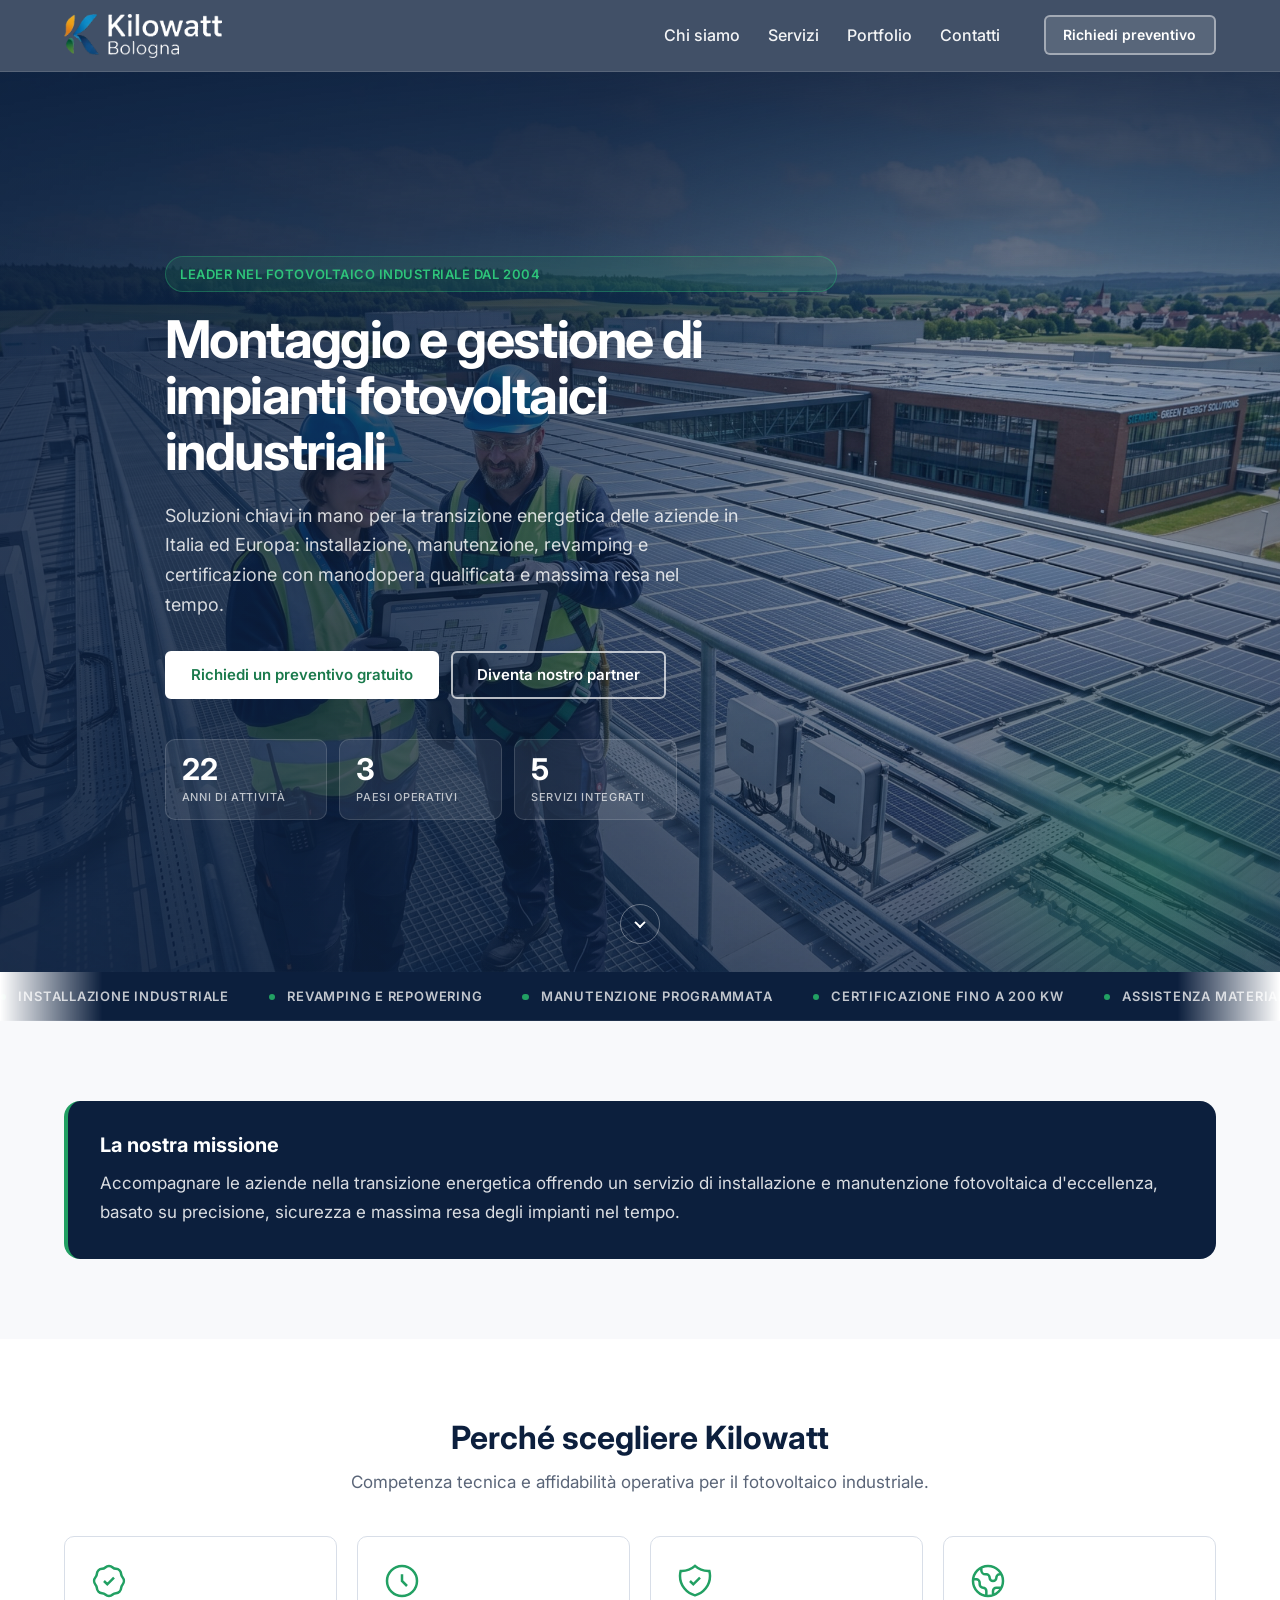
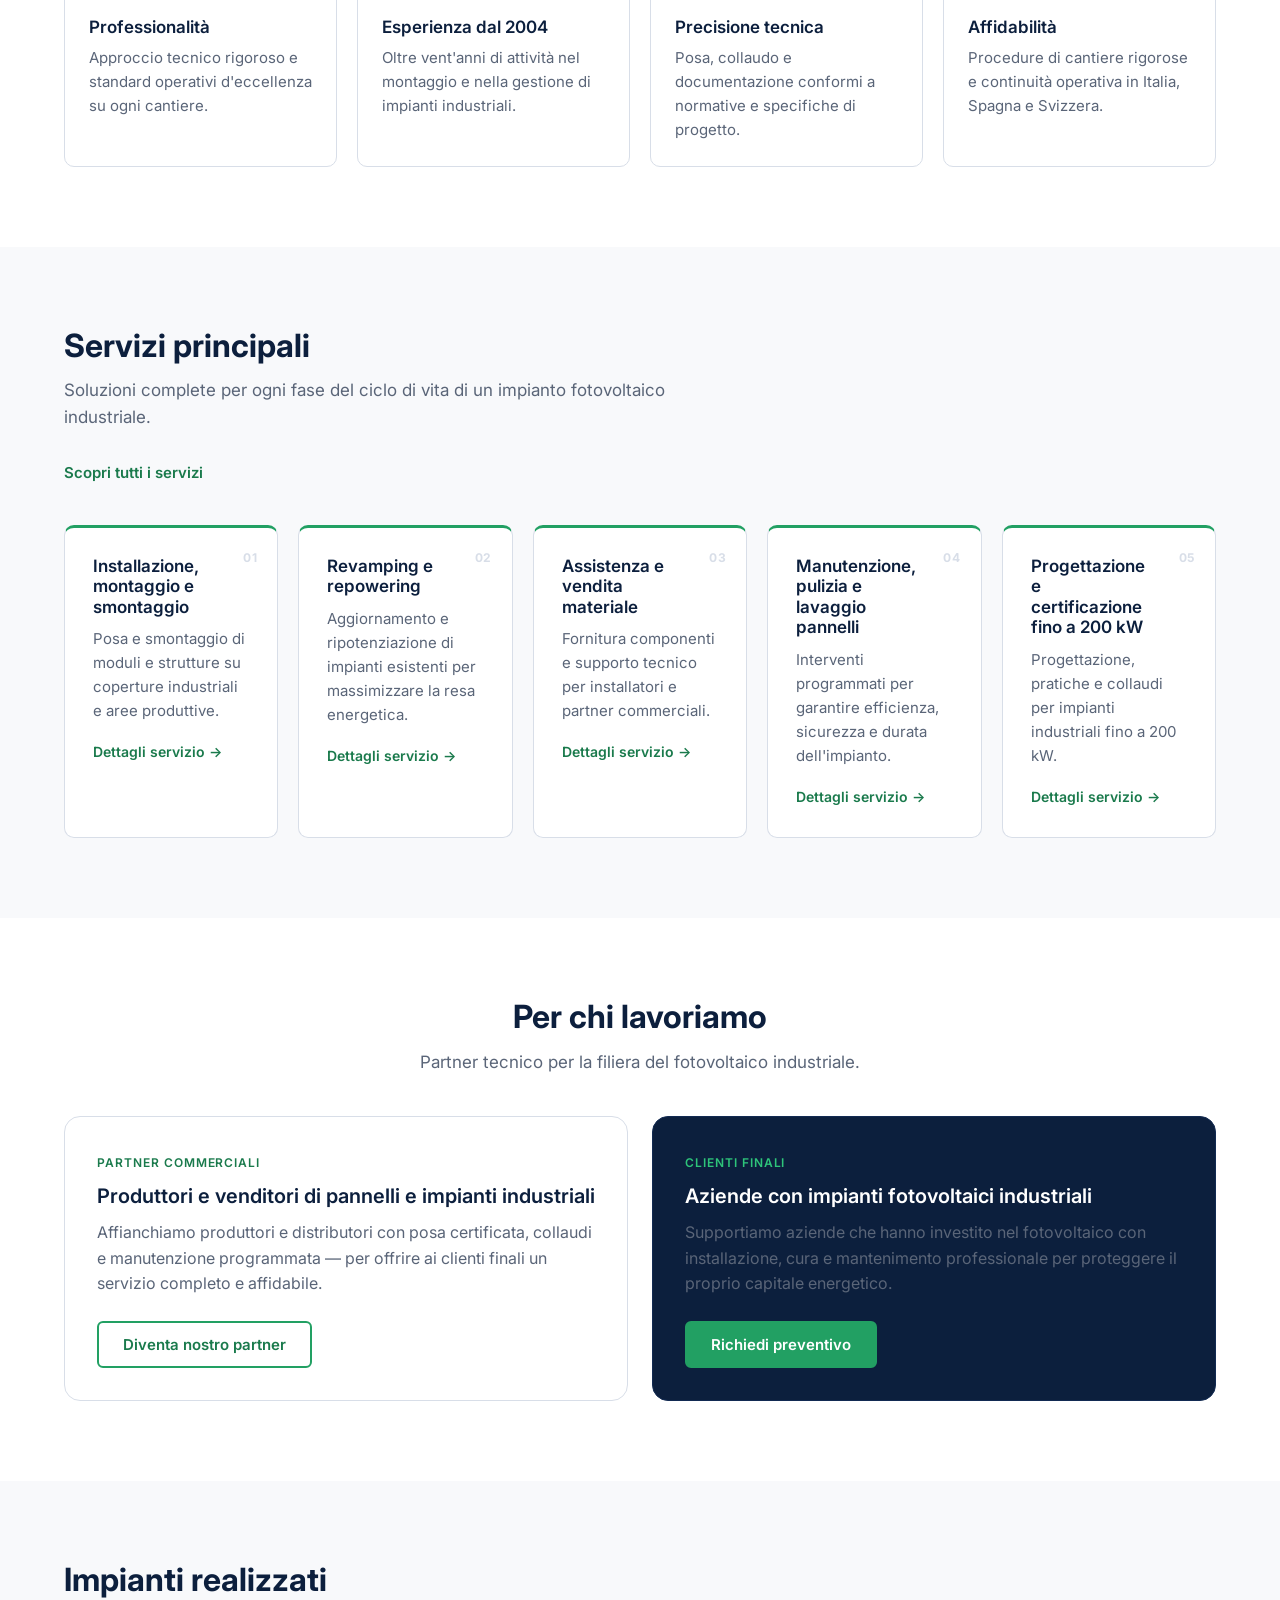
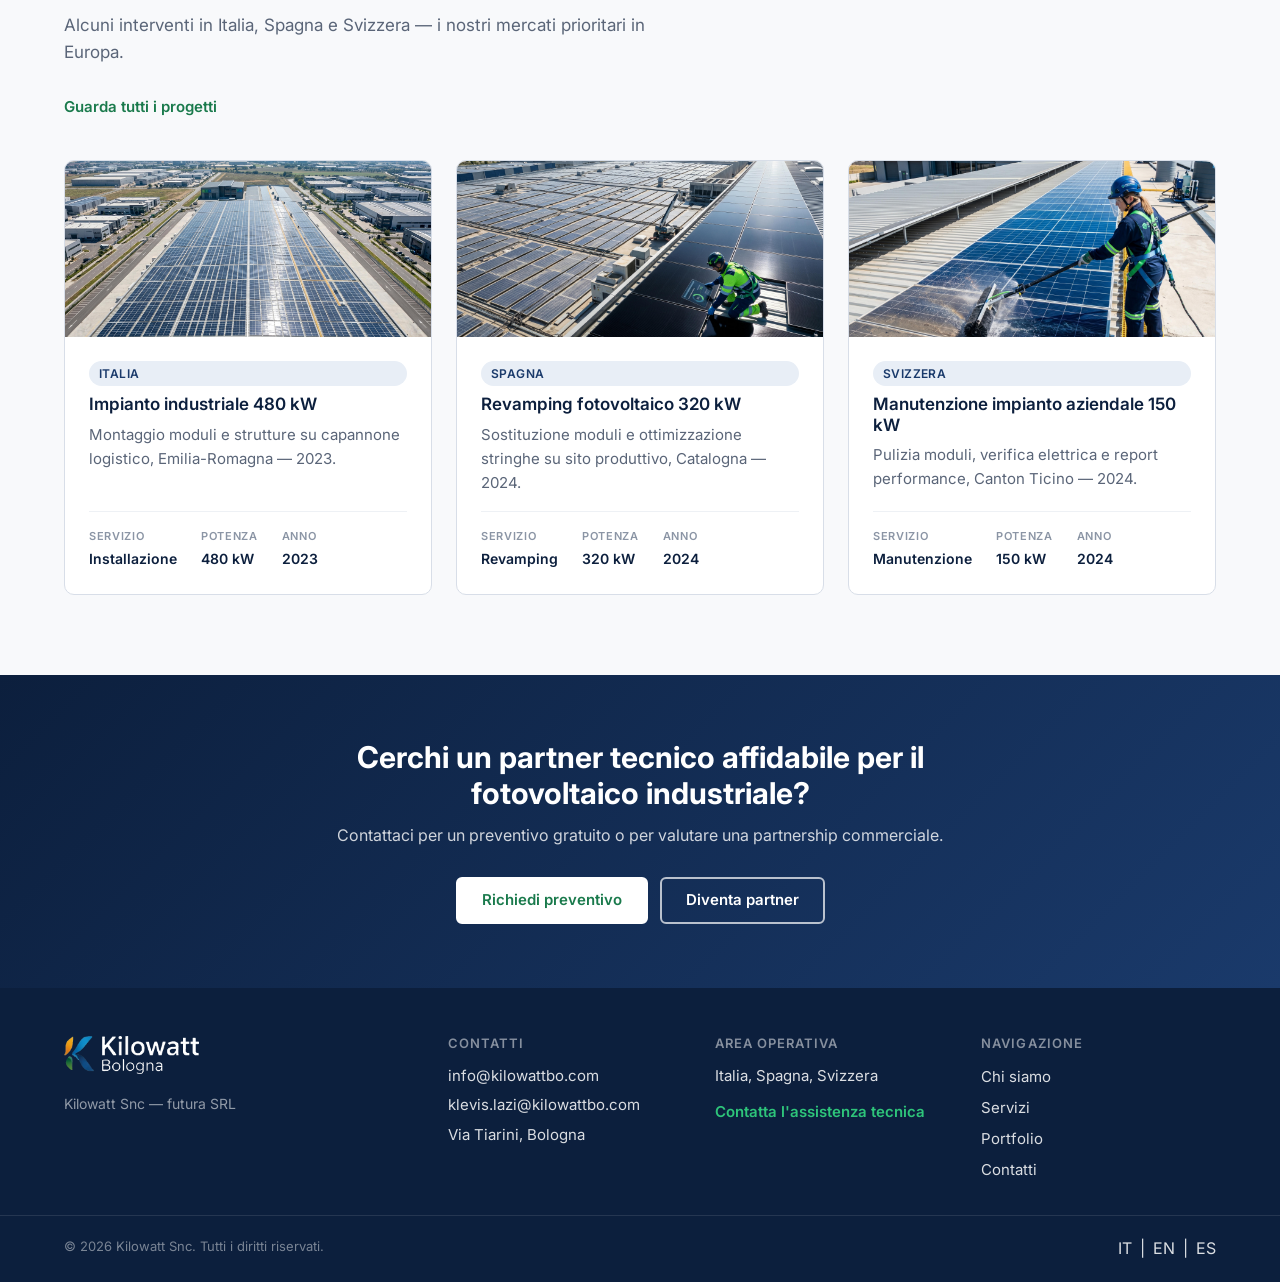
==== html/index.html @ 9dcb9592 "Initial commit" ====
<!DOCTYPE html>
<html lang="it">
<head>
  <meta charset="UTF-8">
  <meta name="viewport" content="width=device-width, initial-scale=1.0">
  <meta name="description" content="Kilowatt Snc: montaggio, manutenzione, revamping e certificazione di impianti fotovoltaici industriali in Italia ed Europa dal 2004.">
  <meta name="keywords" content="montaggio impianti fotovoltaici industriali, revamping impianti fotovoltaici, manutenzione fotovoltaico aziende, certificazione impianti fotovoltaici, installazione pannelli solari Europa">
  <meta name="robots" content="index, follow">
  <link rel="canonical" href="https://www.kilowattbo.com/">
  <link rel="alternate" hreflang="it" href="https://www.kilowattbo.com/">
  <!-- i18n: future hreflang en, es -->

  <meta property="og:type" content="website">
  <meta property="og:title" content="Kilowatt — Fotovoltaico Industriale | Montaggio e Manutenzione">
  <meta property="og:description" content="Partner tecnico per impianti fotovoltaici industriali. Installazione, revamping, certificazione e manutenzione in Italia, Spagna e Svizzera.">
  <meta property="og:url" content="https://www.kilowattbo.com/">
  <meta property="og:locale" content="it_IT">

  <title>Kilowatt — Montaggio impianti fotovoltaici industriali | Italia ed Europa</title>

  <link rel="preconnect" href="https://fonts.googleapis.com">
  <link rel="preconnect" href="https://fonts.gstatic.com" crossorigin>
  <link href="https://fonts.googleapis.com/css2?family=Inter:wght@400;500;600;700&amp;display=swap" rel="stylesheet">
  <link rel="stylesheet" href="assets/css/style.css">
</head>
<body class="page-home">
  <a class="skip-link" href="#contenuto-principale">Vai al contenuto principale</a>

  <header class="site-header" id="site-header">
    <div class="container site-header__inner">
      <a href="index.html" class="site-logo" aria-label="Kilowatt — Torna alla homepage">
        <picture class="site-logo__picture site-logo__picture--dark">
          <source srcset="assets/img/logo/kilowatt-logo-dark-text.webp" type="image/webp">
          <img class="site-logo__img" src="assets/img/logo/kilowatt-logo-dark-text.png" alt="Kilowatt Bologna" width="840" height="234">
        </picture>
        <picture class="site-logo__picture site-logo__picture--light">
          <source srcset="assets/img/logo/kilowatt-logo-light-text.webp" type="image/webp">
          <img class="site-logo__img" src="assets/img/logo/kilowatt-logo-light-text.png" alt="" width="840" height="234">
        </picture>
      </a>

      <button
        class="nav-toggle"
        type="button"
        aria-expanded="false"
        aria-controls="main-nav"
        aria-label="Apri menu di navigazione"
      >
        <span class="nav-toggle__bar" aria-hidden="true"></span>
        <span class="nav-toggle__bar" aria-hidden="true"></span>
        <span class="nav-toggle__bar" aria-hidden="true"></span>
      </button>

      <nav class="main-nav" id="main-nav" aria-label="Menu principale">
        <ul class="main-nav__list">
          <!-- i18n: nav.chi-siamo -->
          <li><a href="chi-siamo.html" data-i18n="nav.chi-siamo">Chi siamo</a></li>
          <!-- i18n: nav.servizi -->
          <li><a href="servizi.html" data-i18n="nav.servizi">Servizi</a></li>
          <!-- i18n: nav.portfolio -->
          <li><a href="portfolio.html" data-i18n="nav.portfolio">Portfolio</a></li>
          <!-- i18n: nav.contatti -->
          <li><a href="contatti.html" data-i18n="nav.contatti">Contatti</a></li>
        </ul>
        <a href="contatti.html#preventivo" class="btn btn--primary btn--sm main-nav__cta">Richiedi preventivo</a>
      </nav>
    </div>
  </header>

  <main id="contenuto-principale">
    <section class="hero hero--cinematic" aria-labelledby="hero-title">
      <div class="hero__media" aria-hidden="true">
        <video
          class="hero__video"
          id="hero-video"
          autoplay
          muted
          loop
          playsinline
          disablepictureinpicture
          preload="auto"
          poster="assets/img/hero/hero-fotovoltaico-industriale.jpg"
        >
          <source src="assets/video/home_video.mp4" type="video/mp4">
        </video>
        <img
          class="hero__bg hero__bg--fallback"
          src="assets/img/hero/hero-fotovoltaico-industriale.jpg"
          alt=""
          width="1920"
          height="1080"
          fetchpriority="high"
        >
        <div class="hero__scrim"></div>
        <div class="hero__glow"></div>
      </div>

      <div class="container hero__inner">
        <div class="hero__content">
          <p class="hero__eyebrow hero__reveal">Leader nel fotovoltaico industriale dal 2004</p>
          <h1 id="hero-title" class="hero__reveal hero__reveal--delay-1">
            Montaggio e gestione di impianti fotovoltaici industriali
          </h1>
          <p class="hero__subtitle hero__reveal hero__reveal--delay-2">
            Soluzioni chiavi in mano per la transizione energetica delle aziende in Italia ed Europa:
            installazione, manutenzione, revamping e certificazione con manodopera qualificata e massima resa nel tempo.
          </p>
          <div class="hero__actions hero__reveal hero__reveal--delay-3">
            <a href="contatti.html#preventivo" class="btn btn--primary btn--light">Richiedi un preventivo gratuito</a>
            <a href="contatti.html#partner" class="btn btn--secondary btn--light">Diventa nostro partner</a>
          </div>

          <ul class="hero__metrics hero__reveal hero__reveal--delay-4" aria-label="Numeri chiave">
            <li class="hero__metric">
              <span class="hero__metric-value">22</span>
              <span class="hero__metric-label">Anni di attività</span>
            </li>
            <li class="hero__metric">
              <span class="hero__metric-value">3</span>
              <span class="hero__metric-label">Paesi operativi</span>
            </li>
            <li class="hero__metric">
              <span class="hero__metric-value">5</span>
              <span class="hero__metric-label">Servizi integrati</span>
            </li>
          </ul>
        </div>
      </div>

      <a href="#mission-title" class="hero__scroll-hint" aria-label="Scorri verso il contenuto">
        <span class="hero__scroll-hint-icon" aria-hidden="true"></span>
      </a>
    </section>

    <div class="hero-ticker" aria-hidden="true">
      <div class="hero-ticker__track">
        <span>Installazione industriale</span>
        <span>Revamping e repowering</span>
        <span>Manutenzione programmata</span>
        <span>Certificazione fino a 200 kW</span>
        <span>Assistenza materiale B2B</span>
        <span>Italia · Spagna · Svizzera</span>
        <span>Installazione industriale</span>
        <span>Revamping e repowering</span>
        <span>Manutenzione programmata</span>
        <span>Certificazione fino a 200 kW</span>
        <span>Assistenza materiale B2B</span>
        <span>Italia · Spagna · Svizzera</span>
      </div>
    </div>

    <section class="section section--alt section--reveal" aria-labelledby="mission-title">
      <div class="container">
        <div class="mission-block">
          <h2 id="mission-title">La nostra missione</h2>
          <p>
            Accompagnare le aziende nella transizione energetica offrendo un servizio di installazione
            e manutenzione fotovoltaica d'eccellenza, basato su precisione, sicurezza e massima resa
            degli impianti nel tempo.
          </p>
        </div>
      </div>
    </section>

    <section class="section strengths" aria-labelledby="strengths-title">
      <div class="container">
        <header class="section__header section__header--center">
          <h2 id="strengths-title">Perché scegliere Kilowatt</h2>
          <p>Competenza tecnica e affidabilità operativa per il fotovoltaico industriale.</p>
        </header>
        <ul class="strengths__grid">
          <li class="strength-card">
            <div class="strength-card__icon" aria-hidden="true">
              <svg viewBox="0 0 24 24" fill="none" stroke="currentColor" stroke-width="1.5"><path d="M9 12l2 2 4-4M7.835 4.697a3.42 3.42 0 001.946-.806 3.42 3.42 0 014.438 0 3.42 3.42 0 001.946.806 3.42 3.42 0 013.138 3.138 3.42 3.42 0 00.806 1.946 3.42 3.42 0 010 4.438 3.42 3.42 0 00-.806 1.946 3.42 3.42 0 01-3.138 3.138 3.42 3.42 0 00-1.946.806 3.42 3.42 0 01-4.438 0 3.42 3.42 0 00-1.946-.806 3.42 3.42 0 01-3.138-3.138 3.42 3.42 0 00-.806-1.946 3.42 3.42 0 010-4.438 3.42 3.42 0 00.806-1.946 3.42 3.42 0 013.138-3.138z"/></svg>
            </div>
            <h3>Professionalità</h3>
            <p>Approccio tecnico rigoroso e standard operativi d'eccellenza su ogni cantiere.</p>
          </li>
          <li class="strength-card">
            <div class="strength-card__icon" aria-hidden="true">
              <svg viewBox="0 0 24 24" fill="none" stroke="currentColor" stroke-width="1.5"><path d="M12 8v4l3 3m6-3a9 9 0 11-18 0 9 9 0 0118 0z"/></svg>
            </div>
            <h3>Esperienza dal 2004</h3>
            <p>Oltre vent'anni di attività nel montaggio e nella gestione di impianti industriali.</p>
          </li>
          <li class="strength-card">
            <div class="strength-card__icon" aria-hidden="true">
              <svg viewBox="0 0 24 24" fill="none" stroke="currentColor" stroke-width="1.5"><path d="M9 12l2 2 4-4m5.618-4.016A11.955 11.955 0 0112 2.944a11.955 11.955 0 01-8.618 3.04A12.02 12.02 0 003 9c0 5.591 3.824 10.29 9 11.622 5.176-1.332 9-6.03 9-11.622 0-1.042-.133-2.052-.382-3.016z"/></svg>
            </div>
            <h3>Precisione tecnica</h3>
            <p>Posa, collaudo e documentazione conformi a normative e specifiche di progetto.</p>
          </li>
          <li class="strength-card">
            <div class="strength-card__icon" aria-hidden="true">
              <svg viewBox="0 0 24 24" fill="none" stroke="currentColor" stroke-width="1.5"><path d="M3.055 11H5a2 2 0 012 2v1a2 2 0 002 2 2 2 0 012 2v2.945M8 3.935V5.5A2.5 2.5 0 0010.5 8h.5a2 2 0 012 2 2 2 0 104 0 2 2 0 012-2h1.064M15 20.488V18a2 2 0 012-2h3.064M21 12a9 9 0 11-18 0 9 9 0 0118 0z"/></svg>
            </div>
            <h3>Affidabilità</h3>
            <p>Procedure di cantiere rigorose e continuità operativa in Italia, Spagna e Svizzera.</p>
          </li>
        </ul>
      </div>
    </section>

    <section class="section section--alt services" aria-labelledby="services-title">
      <div class="container">
        <header class="section__header">
          <h2 id="services-title">Servizi principali</h2>
          <p>Soluzioni complete per ogni fase del ciclo di vita di un impianto fotovoltaico industriale.</p>
          <a href="servizi.html" class="section__link">Scopri tutti i servizi</a>
        </header>
        <ul class="services__grid">
          <li>
            <article class="service-card">
              <div class="service-card__number" aria-hidden="true">01</div>
              <h3><a href="servizio-installazione.html">Installazione, montaggio e smontaggio</a></h3>
              <p>Posa e smontaggio di moduli e strutture su coperture industriali e aree produttive.</p>
              <a href="servizio-installazione.html" class="service-card__link">Dettagli servizio</a>
            </article>
          </li>
          <li>
            <article class="service-card">
              <div class="service-card__number" aria-hidden="true">02</div>
              <h3><a href="servizio-revamping.html">Revamping e repowering</a></h3>
              <p>Aggiornamento e ripotenziazione di impianti esistenti per massimizzare la resa energetica.</p>
              <a href="servizio-revamping.html" class="service-card__link">Dettagli servizio</a>
            </article>
          </li>
          <li>
            <article class="service-card">
              <div class="service-card__number" aria-hidden="true">03</div>
              <h3><a href="servizio-assistenza-materiale.html">Assistenza e vendita materiale</a></h3>
              <p>Fornitura componenti e supporto tecnico per installatori e partner commerciali.</p>
              <a href="servizio-assistenza-materiale.html" class="service-card__link">Dettagli servizio</a>
            </article>
          </li>
          <li>
            <article class="service-card">
              <div class="service-card__number" aria-hidden="true">04</div>
              <h3><a href="servizio-manutenzione-pulizia.html">Manutenzione, pulizia e lavaggio pannelli</a></h3>
              <p>Interventi programmati per garantire efficienza, sicurezza e durata dell'impianto.</p>
              <a href="servizio-manutenzione-pulizia.html" class="service-card__link">Dettagli servizio</a>
            </article>
          </li>
          <li>
            <article class="service-card">
              <div class="service-card__number" aria-hidden="true">05</div>
              <h3><a href="servizio-progettazione-certificazione.html">Progettazione e certificazione fino a 200 kW</a></h3>
              <p>Progettazione, pratiche e collaudi per impianti industriali fino a 200 kW.</p>
              <a href="servizio-progettazione-certificazione.html" class="service-card__link">Dettagli servizio</a>
            </article>
          </li>
        </ul>
      </div>
    </section>

    <section class="section audience" aria-labelledby="audience-title">
      <div class="container">
        <header class="section__header section__header--center">
          <h2 id="audience-title">Per chi lavoriamo</h2>
          <p>Partner tecnico per la filiera del fotovoltaico industriale.</p>
        </header>
        <div class="audience__grid">
          <article class="audience-card">
            <div class="audience-card__label">Partner commerciali</div>
            <h3>Produttori e venditori di pannelli e impianti industriali</h3>
            <p>
              Affianchiamo produttori e distributori con posa certificata, collaudi e manutenzione
              programmata — per offrire ai clienti finali un servizio completo e affidabile.
            </p>
            <a href="contatti.html#partner" class="btn btn--outline">Diventa nostro partner</a>
          </article>
          <article class="audience-card audience-card--accent">
            <div class="audience-card__label">Clienti finali</div>
            <h3>Aziende con impianti fotovoltaici industriali</h3>
            <p>
              Supportiamo aziende che hanno investito nel fotovoltaico con installazione,
              cura e mantenimento professionale per proteggere il proprio capitale energetico.
            </p>
            <a href="contatti.html#preventivo" class="btn btn--primary">Richiedi preventivo</a>
          </article>
        </div>
      </div>
    </section>

    <section class="section section--alt portfolio-preview" aria-labelledby="portfolio-title">
      <div class="container">
        <header class="section__header">
          <h2 id="portfolio-title">Impianti realizzati</h2>
          <p>Alcuni interventi in Italia, Spagna e Svizzera — i nostri mercati prioritari in Europa.</p>
          <a href="portfolio.html" class="section__link">Guarda tutti i progetti</a>
        </header>
        <ul class="portfolio__grid">
          <li>
            <article class="portfolio-card">
              <img
                class="portfolio-card__image"
                src="assets/img/portfolio/impianto-industriale-italia.jpg"
                alt="Impianto fotovoltaico industriale su capannone in Emilia-Romagna"
                width="800"
                height="450"
                loading="lazy"
              >
              <div class="portfolio-card__body">
                <span class="portfolio-card__tag">Italia</span>
                <h3>Impianto industriale 480 kW</h3>
                <p>Montaggio moduli e strutture su capannone logistico, Emilia-Romagna — 2023.</p>
                <dl class="portfolio-card__meta">
                  <div><dt>Servizio</dt><dd>Installazione</dd></div>
                  <div><dt>Potenza</dt><dd>480 kW</dd></div>
                  <div><dt>Anno</dt><dd>2023</dd></div>
                </dl>
              </div>
            </article>
          </li>
          <li>
            <article class="portfolio-card">
              <img
                class="portfolio-card__image"
                src="assets/img/servizi/revamping-repowering.jpg"
                alt="Revamping fotovoltaico su grande impianto industriale"
                width="800"
                height="450"
                loading="lazy"
              >
              <div class="portfolio-card__body">
                <span class="portfolio-card__tag">Spagna</span>
                <h3>Revamping fotovoltaico 320 kW</h3>
                <p>Sostituzione moduli e ottimizzazione stringhe su sito produttivo, Catalogna — 2024.</p>
                <dl class="portfolio-card__meta">
                  <div><dt>Servizio</dt><dd>Revamping</dd></div>
                  <div><dt>Potenza</dt><dd>320 kW</dd></div>
                  <div><dt>Anno</dt><dd>2024</dd></div>
                </dl>
              </div>
            </article>
          </li>
          <li>
            <article class="portfolio-card">
              <img
                class="portfolio-card__image"
                src="assets/img/portfolio/manutenzione-impianto.jpg"
                alt="Manutenzione e pulizia pannelli su impianto fotovoltaico aziendale"
                width="800"
                height="450"
                loading="lazy"
              >
              <div class="portfolio-card__body">
                <span class="portfolio-card__tag">Svizzera</span>
                <h3>Manutenzione impianto aziendale 150 kW</h3>
                <p>Pulizia moduli, verifica elettrica e report performance, Canton Ticino — 2024.</p>
                <dl class="portfolio-card__meta">
                  <div><dt>Servizio</dt><dd>Manutenzione</dd></div>
                  <div><dt>Potenza</dt><dd>150 kW</dd></div>
                  <div><dt>Anno</dt><dd>2024</dd></div>
                </dl>
              </div>
            </article>
          </li>
        </ul>
      </div>
    </section>

    <section class="cta-banner" aria-labelledby="cta-title">
      <div class="container cta-banner__inner">
        <h2 id="cta-title">Cerchi un partner tecnico affidabile per il fotovoltaico industriale?</h2>
        <p>Contattaci per un preventivo gratuito o per valutare una partnership commerciale.</p>
        <div class="cta-banner__actions">
          <a href="contatti.html#preventivo" class="btn btn--primary btn--light">Richiedi preventivo</a>
          <a href="contatti.html#partner" class="btn btn--secondary btn--light">Diventa partner</a>
        </div>
      </div>
    </section>
  </main>

  <footer class="site-footer">
    <div class="container site-footer__grid">
      <div class="site-footer__brand">
        <a href="index.html" class="site-logo site-logo--footer" aria-label="Kilowatt — Torna alla homepage">
          <picture>
            <source srcset="assets/img/logo/kilowatt-logo-light-text.webp" type="image/webp">
            <img class="site-logo__img" src="assets/img/logo/kilowatt-logo-light-text.png" alt="Kilowatt Bologna" width="840" height="234">
          </picture>
        </a>
        <p class="site-footer__note">Kilowatt Snc — futura SRL</p>
      </div>

      <div class="site-footer__col">
        <h2 class="site-footer__heading">Contatti</h2>
        <address class="site-footer__address">
          <p><a href="mailto:info@kilowattbo.com">info@kilowattbo.com</a></p>
          <p><a href="mailto:klevis.lazi@kilowattbo.com">klevis.lazi@kilowattbo.com</a></p>
          <p>Via Tiarini, Bologna</p>
        </address>
      </div>

      <div class="site-footer__col">
        <h2 class="site-footer__heading">Area operativa</h2>
        <p>Italia, Spagna, Svizzera</p>
        <p class="site-footer__assist">
          <a href="mailto:info@kilowattbo.com">Contatta l'assistenza tecnica</a>
        </p>
      </div>

      <div class="site-footer__col">
        <h2 class="site-footer__heading">Navigazione</h2>
        <ul class="site-footer__nav">
          <li><a href="chi-siamo.html">Chi siamo</a></li>
          <li><a href="servizi.html">Servizi</a></li>
          <li><a href="portfolio.html">Portfolio</a></li>
          <li><a href="contatti.html">Contatti</a></li>
        </ul>
      </div>
    </div>

    <div class="site-footer__bottom">
      <div class="container">
        <p>&copy; <span id="year"></span> Kilowatt Snc. Tutti i diritti riservati.</p>
        <div class="lang-switcher" hidden aria-hidden="true">
          <span>IT</span> | <span>EN</span> | <span>ES</span>
        </div>
      </div>
    </div>
  </footer>

  <script src="assets/js/main.js"></script>
</body>
</html>
---- html/assets/css/style.css ----
/* ==========================================================================
   Kilowatt Snc — Design system
   ========================================================================== */

:root {
  --color-green-600: #1a7a4c;
  --color-green-500: #22a063;
  --color-green-400: #2ec47a;
  --color-blue-900: #0c1f3d;
  --color-blue-800: #122a52;
  --color-blue-700: #1a3a6b;
  --color-blue-600: #1e4d8c;
  --color-blue-100: #e8eef6;
  --color-blue-50: #f3f6fa;
  --color-white: #ffffff;
  --color-gray-50: #f8f9fb;
  --color-gray-100: #eef1f5;
  --color-gray-200: #d8dee8;
  --color-gray-400: #8b95a5;
  --color-gray-600: #4a5568;
  --color-gray-800: #1e293b;
  --color-text: #1a2332;
  --color-text-muted: #5a6578;

  --font-family: "Inter", system-ui, -apple-system, sans-serif;
  --container-max: 72rem;
  --header-height: 4.5rem;
  --radius-sm: 0.375rem;
  --radius-md: 0.625rem;
  --radius-lg: 1rem;
  --shadow-sm: 0 1px 3px rgba(12, 31, 61, 0.08);
  --shadow-md: 0 4px 16px rgba(12, 31, 61, 0.1);
  --shadow-lg: 0 8px 32px rgba(12, 31, 61, 0.14);
  --transition: 180ms ease;
}

/* ==========================================================================
   Reset & base
   ========================================================================== */

*,
*::before,
*::after {
  box-sizing: border-box;
}

html {
  scroll-behavior: smooth;
  scroll-padding-top: calc(var(--header-height) + 0.5rem);
}

body {
  margin: 0;
  font-family: var(--font-family);
  font-size: 1rem;
  line-height: 1.6;
  color: var(--color-text);
  background: var(--color-white);
  -webkit-font-smoothing: antialiased;
}

img,
svg {
  display: block;
  max-width: 100%;
}

a {
  color: var(--color-green-600);
  text-decoration-thickness: 1px;
  text-underline-offset: 0.15em;
  transition: color var(--transition);
}

a:hover {
  color: var(--color-green-500);
}

h1, h2, h3, h4 {
  line-height: 1.2;
  color: var(--color-blue-900);
  margin-top: 0;
}

p {
  margin-top: 0;
}

ul {
  list-style: none;
  margin: 0;
  padding: 0;
}

address {
  font-style: normal;
}

/* ==========================================================================
   Utilities
   ========================================================================== */

.container {
  width: min(100% - 2rem, var(--container-max));
  margin-inline: auto;
}

.skip-link {
  position: absolute;
  top: -100%;
  left: 1rem;
  z-index: 200;
  padding: 0.75rem 1.25rem;
  background: var(--color-green-500);
  color: var(--color-white);
  font-weight: 600;
  border-radius: var(--radius-sm);
  text-decoration: none;
}

.skip-link:focus {
  top: 1rem;
}

.visually-hidden {
  position: absolute;
  width: 1px;
  height: 1px;
  padding: 0;
  margin: -1px;
  overflow: hidden;
  clip: rect(0, 0, 0, 0);
  white-space: nowrap;
  border: 0;
}

/* ==========================================================================
   Buttons
   ========================================================================== */

.btn {
  display: inline-flex;
  align-items: center;
  justify-content: center;
  gap: 0.5rem;
  padding: 0.8rem 1.5rem;
  font-family: inherit;
  font-size: 0.9375rem;
  font-weight: 600;
  line-height: 1.2;
  text-decoration: none;
  border: 2px solid transparent;
  border-radius: var(--radius-sm);
  cursor: pointer;
  transition: background var(--transition), color var(--transition), border-color var(--transition), box-shadow var(--transition);
  white-space: nowrap;
}

.btn:focus-visible {
  outline: 3px solid var(--color-green-400);
  outline-offset: 2px;
}

.btn--primary {
  background: var(--color-green-500);
  color: var(--color-white);
  border-color: var(--color-green-500);
}

.btn--primary:hover {
  background: var(--color-green-600);
  border-color: var(--color-green-600);
  color: var(--color-white);
}

.btn--secondary {
  background: transparent;
  color: var(--color-blue-700);
  border-color: var(--color-blue-700);
}

.btn--secondary:hover {
  background: var(--color-blue-700);
  color: var(--color-white);
}

.btn--outline {
  background: transparent;
  color: var(--color-green-600);
  border-color: var(--color-green-500);
}

.btn--outline:hover {
  background: var(--color-green-500);
  color: var(--color-white);
}

.btn--sm {
  padding: 0.6rem 1.1rem;
  font-size: 0.875rem;
}

.btn--light.btn--primary {
  background: var(--color-white);
  color: var(--color-green-600);
  border-color: var(--color-white);
}

.btn--light.btn--primary:hover {
  background: var(--color-gray-100);
  color: var(--color-green-600);
  border-color: var(--color-gray-100);
}

.btn--light.btn--secondary {
  color: var(--color-white);
  border-color: rgba(255, 255, 255, 0.7);
}

.btn--light.btn--secondary:hover {
  background: rgba(255, 255, 255, 0.12);
  color: var(--color-white);
}

/* ==========================================================================
   Header
   ========================================================================== */

.site-header {
  position: sticky;
  top: 0;
  z-index: 100;
  height: var(--header-height);
  background: var(--color-white);
  border-bottom: 1px solid var(--color-gray-200);
  transition: box-shadow var(--transition);
}

.site-header.is-scrolled {
  box-shadow: var(--shadow-sm);
}

.site-header__inner {
  display: flex;
  align-items: center;
  justify-content: space-between;
  height: var(--header-height);
  gap: 1rem;
}

.site-logo {
  display: inline-flex;
  align-items: center;
  flex-shrink: 0;
  text-decoration: none;
  line-height: 0;
}

.site-logo__picture {
  display: block;
}

.site-logo__picture--light {
  display: none;
}

.site-logo__img {
  display: block;
  height: 2.5rem;
  width: auto;
  max-width: min(54vw, 11.75rem);
}

@media (min-width: 768px) {
  .site-logo__img {
    height: 2.75rem;
    max-width: 12.75rem;
  }
}

.page-home .site-header:not(.is-scrolled) .site-logo__picture--dark {
  display: none;
}

.page-home .site-header:not(.is-scrolled) .site-logo__picture--light {
  display: block;
}

.site-logo--footer .site-logo__img {
  height: 2.35rem;
  max-width: 11.25rem;
}

.nav-toggle {
  display: flex;
  flex-direction: column;
  justify-content: center;
  gap: 5px;
  width: 2.5rem;
  height: 2.5rem;
  padding: 0;
  background: none;
  border: none;
  cursor: pointer;
  border-radius: var(--radius-sm);
}

.nav-toggle:focus-visible {
  outline: 3px solid var(--color-green-400);
  outline-offset: 2px;
}

.nav-toggle__bar {
  display: block;
  width: 1.375rem;
  height: 2px;
  margin-inline: auto;
  background: var(--color-blue-900);
  border-radius: 1px;
  transition: transform var(--transition), opacity var(--transition);
}

.nav-toggle[aria-expanded="true"] .nav-toggle__bar:nth-child(1) {
  transform: translateY(7px) rotate(45deg);
}

.nav-toggle[aria-expanded="true"] .nav-toggle__bar:nth-child(2) {
  opacity: 0;
}

.nav-toggle[aria-expanded="true"] .nav-toggle__bar:nth-child(3) {
  transform: translateY(-7px) rotate(-45deg);
}

.main-nav {
  display: none;
  position: absolute;
  top: var(--header-height);
  left: 0;
  right: 0;
  flex-direction: column;
  gap: 1.25rem;
  padding: 1.5rem;
  background: var(--color-white);
  border-bottom: 1px solid var(--color-gray-200);
  box-shadow: var(--shadow-md);
}

.main-nav.is-open {
  display: flex;
}

.main-nav__list {
  display: flex;
  flex-direction: column;
  gap: 0.25rem;
}

.main-nav__list a {
  display: block;
  padding: 0.6rem 0;
  color: var(--color-blue-900);
  font-weight: 500;
  text-decoration: none;
}

.main-nav__list a:hover,
.main-nav__list a:focus-visible {
  color: var(--color-green-600);
}

.main-nav__cta {
  align-self: flex-start;
}

/* ==========================================================================
   Hero — cinematic (home)
   ========================================================================== */

.hero--cinematic {
  position: relative;
  display: flex;
  align-items: center;
  min-height: 100svh;
  min-height: 100vh;
  padding: calc(var(--header-height) + 2.5rem) 0 5rem;
  overflow: hidden;
  color: var(--color-white);
  border-bottom: none;
}

.hero__media {
  position: absolute;
  inset: 0;
  z-index: 0;
}

.hero__video,
.hero__bg {
  position: absolute;
  inset: 0;
  width: 100%;
  height: 100%;
  max-width: none;
  object-fit: cover;
  object-position: center 30%;
}

.hero__video {
  z-index: 0;
}

.hero__bg--fallback {
  display: none;
  z-index: 0;
  animation: heroKenBurns 22s ease-in-out infinite alternate;
  will-change: transform;
}

.hero--static-media .hero__video {
  display: none;
}

.hero--static-media .hero__bg--fallback {
  display: block;
}

.hero__scrim {
  position: absolute;
  inset: 0;
  z-index: 1;
  background:
    linear-gradient(180deg, rgba(12, 31, 61, 0.82) 0%, rgba(12, 31, 61, 0.4) 18%, transparent 34%),
    linear-gradient(105deg, rgba(12, 31, 61, 0.88) 0%, rgba(12, 31, 61, 0.72) 40%, rgba(12, 31, 61, 0.38) 70%, rgba(12, 31, 61, 0.5) 100%),
    linear-gradient(0deg, rgba(12, 31, 61, 0.6) 0%, transparent 48%);
}

.hero__glow {
  position: absolute;
  z-index: 1;
  width: 28rem;
  height: 28rem;
  right: -6rem;
  bottom: -8rem;
  border-radius: 50%;
  background: radial-gradient(circle, rgba(34, 160, 99, 0.35) 0%, transparent 70%);
  animation: heroGlowPulse 8s ease-in-out infinite;
  pointer-events: none;
}

.hero--cinematic .hero__inner {
  position: relative;
  z-index: 1;
  width: min(100% - clamp(3rem, 10vw, 10rem), var(--container-max));
  margin-inline: auto;
  padding-inline: clamp(0.5rem, 2vw, 1.5rem);
}

.hero--cinematic .hero__content {
  max-width: 40rem;
  margin-inline: auto;
}

.hero--cinematic .hero__eyebrow {
  margin-bottom: 1.25rem;
  padding: 0.4rem 0.9rem;
  font-size: 0.8125rem;
  font-weight: 600;
  color: var(--color-green-400);
  background: rgba(34, 160, 99, 0.15);
  border: 1px solid rgba(46, 196, 122, 0.35);
  border-radius: 2rem;
  letter-spacing: 0.04em;
  text-transform: uppercase;
}

.hero--cinematic h1 {
  font-size: clamp(2rem, 5.5vw, 3.25rem);
  font-weight: 700;
  letter-spacing: -0.03em;
  line-height: 1.08;
  margin-bottom: 1.25rem;
  color: var(--color-white);
}

.hero--cinematic .hero__subtitle {
  font-size: clamp(1rem, 2.2vw, 1.125rem);
  color: rgba(255, 255, 255, 0.82);
  max-width: 36rem;
  margin-bottom: 2rem;
  line-height: 1.65;
}

.hero--cinematic .hero__actions {
  display: flex;
  flex-wrap: wrap;
  gap: 0.75rem;
  margin-bottom: 2.5rem;
}

.hero__metrics {
  display: grid;
  grid-template-columns: repeat(3, minmax(0, 1fr));
  gap: 0.75rem;
  max-width: 28rem;
}

.hero__metric {
  padding: 0.9rem 1rem;
  background: rgba(255, 255, 255, 0.08);
  border: 1px solid rgba(255, 255, 255, 0.14);
  border-radius: var(--radius-md);
  backdrop-filter: blur(10px);
  animation: heroMetricFloat 6s ease-in-out infinite;
}

.hero__metric:nth-child(2) {
  animation-delay: -2s;
}

.hero__metric:nth-child(3) {
  animation-delay: -4s;
}

.hero__metric-value {
  display: block;
  font-size: clamp(1.5rem, 4vw, 1.875rem);
  font-weight: 700;
  line-height: 1;
  color: var(--color-white);
}

.hero__metric-label {
  display: block;
  margin-top: 0.35rem;
  font-size: 0.6875rem;
  font-weight: 500;
  color: rgba(255, 255, 255, 0.7);
  text-transform: uppercase;
  letter-spacing: 0.06em;
  line-height: 1.3;
}

.hero__scroll-hint {
  position: absolute;
  z-index: 1;
  bottom: 1.75rem;
  left: 50%;
  transform: translateX(-50%);
  display: flex;
  align-items: center;
  justify-content: center;
  width: 2.5rem;
  height: 2.5rem;
  border: 1px solid rgba(255, 255, 255, 0.35);
  border-radius: 50%;
  color: var(--color-white);
  text-decoration: none;
  animation: heroScrollBounce 2.2s ease-in-out infinite;
  transition: background var(--transition), border-color var(--transition);
}

.hero__scroll-hint:hover {
  background: rgba(255, 255, 255, 0.1);
  border-color: rgba(255, 255, 255, 0.6);
  color: var(--color-white);
}

.hero__scroll-hint-icon {
  display: block;
  width: 0.5rem;
  height: 0.5rem;
  border-right: 2px solid currentColor;
  border-bottom: 2px solid currentColor;
  transform: rotate(45deg) translate(-1px, -1px);
}

.hero__reveal {
  opacity: 0;
  animation: heroReveal 0.9s cubic-bezier(0.22, 1, 0.36, 1) forwards;
}

.hero__reveal--delay-1 { animation-delay: 0.12s; }
.hero__reveal--delay-2 { animation-delay: 0.24s; }
.hero__reveal--delay-3 { animation-delay: 0.36s; }
.hero__reveal--delay-4 { animation-delay: 0.5s; }

.hero-ticker {
  position: relative;
  z-index: 2;
  overflow: hidden;
  background: var(--color-blue-900);
  border-bottom: 1px solid rgba(255, 255, 255, 0.08);
  mask-image: linear-gradient(90deg, transparent, #000 8%, #000 92%, transparent);
}

.hero-ticker__track {
  display: flex;
  align-items: center;
  gap: 2.5rem;
  width: max-content;
  padding: 0.85rem 0;
  animation: heroTicker 32s linear infinite;
}

.hero-ticker__track span {
  flex-shrink: 0;
  font-size: 0.8125rem;
  font-weight: 600;
  letter-spacing: 0.06em;
  text-transform: uppercase;
  color: rgba(255, 255, 255, 0.75);
  white-space: nowrap;
}

.hero-ticker__track span::before {
  content: "";
  display: inline-block;
  width: 0.4rem;
  height: 0.4rem;
  margin-right: 0.75rem;
  border-radius: 50%;
  background: var(--color-green-500);
  vertical-align: middle;
}

@keyframes heroKenBurns {
  from { transform: scale(1) translate(0, 0); }
  to { transform: scale(1.1) translate(-1.5%, -1%); }
}

@keyframes heroReveal {
  from {
    opacity: 0;
    transform: translateY(1.75rem);
  }
  to {
    opacity: 1;
    transform: translateY(0);
  }
}

@keyframes heroScrollBounce {
  0%, 100% { transform: translateX(-50%) translateY(0); }
  50% { transform: translateX(-50%) translateY(0.45rem); }
}

@keyframes heroMetricFloat {
  0%, 100% { transform: translateY(0); }
  50% { transform: translateY(-4px); }
}

@keyframes heroGlowPulse {
  0%, 100% { opacity: 0.6; transform: scale(1); }
  50% { opacity: 1; transform: scale(1.08); }
}

@keyframes heroTicker {
  from { transform: translateX(0); }
  to { transform: translateX(-50%); }
}

@media (prefers-reduced-motion: reduce) {
  .hero__video {
    display: none;
  }

  .hero__bg--fallback {
    display: block;
    animation: none;
    will-change: auto;
  }

  .hero__glow,
  .hero__metric,
  .hero__scroll-hint,
  .hero-ticker__track,
  .hero__reveal {
    animation: none;
    opacity: 1;
    transform: none;
  }
}

/* Home: header scuro semitrasparente sopra la hero */
.page-home .site-header {
  background: rgba(12, 31, 61, 0.78);
  backdrop-filter: blur(12px);
  -webkit-backdrop-filter: blur(12px);
  border-bottom-color: rgba(255, 255, 255, 0.12);
  transition: background var(--transition), border-color var(--transition), box-shadow var(--transition);
}

.page-home .site-header.is-scrolled {
  background: var(--color-white);
  backdrop-filter: none;
  -webkit-backdrop-filter: none;
  border-bottom-color: var(--color-gray-200);
}

.page-home .site-header:not(.is-scrolled) .main-nav__list a {
  color: rgba(255, 255, 255, 0.94);
}

.page-home .site-header:not(.is-scrolled) .main-nav__list a:hover,
.page-home .site-header:not(.is-scrolled) .main-nav__list a:focus-visible {
  color: var(--color-green-400);
}

.page-home .site-header:not(.is-scrolled) .nav-toggle__bar {
  background: var(--color-white);
}

.page-home .site-header:not(.is-scrolled) .main-nav__cta {
  background: rgba(255, 255, 255, 0.12);
  color: var(--color-white);
  border-color: rgba(255, 255, 255, 0.45);
}

.page-home .site-header:not(.is-scrolled) .main-nav__cta:hover {
  background: var(--color-white);
  color: var(--color-green-600);
  border-color: var(--color-white);
}

/* Mobile: menu a tendina sempre con testi scuri */
@media (max-width: 767px) {
  .page-home .main-nav.is-open .main-nav__list a {
    color: var(--color-blue-900);
  }

  .page-home .main-nav.is-open .main-nav__list a:hover,
  .page-home .main-nav.is-open .main-nav__list a:focus-visible {
    color: var(--color-green-600);
  }

  .page-home .main-nav.is-open .main-nav__cta {
    background: var(--color-green-500);
    color: var(--color-white);
    border-color: var(--color-green-500);
  }

  .page-home .main-nav.is-open .main-nav__cta:hover {
    background: var(--color-green-600);
    border-color: var(--color-green-600);
    color: var(--color-white);
  }

  .page-home .site-header:not(.is-scrolled) .nav-toggle[aria-expanded="true"] .nav-toggle__bar {
    background: var(--color-white);
  }
}

@media (max-width: 767px) {
  .hero--cinematic .hero__inner {
    width: min(100% - 2rem, var(--container-max));
    padding-inline: 1rem;
  }

  .hero--cinematic .hero__content {
    max-width: 34rem;
    margin-inline: auto;
    text-align: center;
  }

  .hero--cinematic .hero__subtitle {
    margin-inline: auto;
  }

  .hero--cinematic .hero__actions {
    justify-content: center;
  }

  .hero__metrics {
    margin-inline: auto;
    width: 100%;
    max-width: 22rem;
    grid-template-columns: repeat(3, minmax(0, 1fr));
    gap: 0.5rem;
  }

  .hero__metric {
    padding: 0.7rem 0.5rem;
  }

  .hero__metric-label {
    font-size: 0.625rem;
  }
}

@media (max-width: 767px) and (orientation: landscape),
(orientation: landscape) and (max-height: 820px) {
  .hero--cinematic {
    min-height: auto;
    align-items: flex-start;
    padding-top: calc(var(--header-height) + 1rem);
    padding-bottom: 1.5rem;
  }

  .hero--cinematic .hero__inner {
    width: min(100% - 2.5rem, 58rem);
    padding-inline: 0.75rem;
  }

  .hero--cinematic .hero__content {
    display: grid;
    grid-template-columns: minmax(0, 1.4fr) minmax(0, 1fr);
    gap: 0.75rem 2rem;
    align-items: center;
    max-width: none;
    width: 100%;
    margin-inline: auto;
    text-align: left;
  }

  .hero--cinematic .hero__eyebrow {
    grid-column: 1;
    grid-row: 1;
    justify-self: start;
  }

  .hero--cinematic h1 {
    grid-column: 1;
    grid-row: 2;
    font-size: clamp(1.35rem, 3.2vw, 2rem);
    margin-bottom: 0.5rem;
  }

  .hero--cinematic .hero__subtitle {
    grid-column: 1;
    grid-row: 3;
    font-size: clamp(0.875rem, 2vw, 1rem);
    margin-bottom: 0;
    max-width: none;
  }

  .hero--cinematic .hero__actions {
    grid-column: 2;
    grid-row: 1 / span 3;
    flex-direction: column;
    align-items: stretch;
    justify-content: center;
    margin-bottom: 0;
  }

  .hero--cinematic .hero__actions .btn {
    white-space: normal;
  }

  .hero__metrics {
    grid-column: 1 / -1;
    grid-row: 4;
    max-width: none;
    width: 100%;
    margin-top: 0.25rem;
    grid-template-columns: repeat(3, minmax(0, 1fr));
    gap: 0.65rem;
  }

  .hero__metric {
    padding: 0.65rem 0.75rem;
  }

  .hero__scroll-hint {
    display: none;
  }
}

@media (max-width: 380px) {
  .hero--cinematic {
    padding-bottom: 3.5rem;
  }

  .hero__metrics {
    grid-template-columns: 1fr;
    max-width: 11rem;
  }

  .hero__scroll-hint {
    display: none;
  }
}

.section--reveal {
  opacity: 0;
  transform: translateY(2rem);
  transition: opacity 0.7s cubic-bezier(0.22, 1, 0.36, 1), transform 0.7s cubic-bezier(0.22, 1, 0.36, 1);
}

.section--reveal.is-visible {
  opacity: 1;
  transform: translateY(0);
}

@media (prefers-reduced-motion: reduce) {
  .section--reveal {
    opacity: 1;
    transform: none;
    transition: none;
  }
}

/* ==========================================================================
   Sections
   ========================================================================== */

.section {
  padding: 4rem 0;
}

.section--alt {
  background: var(--color-gray-50);
}

.section__header {
  margin-bottom: 2.5rem;
  max-width: 40rem;
}

.section__header--center {
  text-align: center;
  margin-inline: auto;
}

.section__header h2 {
  font-size: clamp(1.5rem, 3vw, 2rem);
  font-weight: 700;
  margin-bottom: 0.75rem;
}

.section__header p {
  color: var(--color-text-muted);
  font-size: 1.0625rem;
}

.section__link {
  display: inline-block;
  margin-top: 0.75rem;
  font-weight: 600;
  font-size: 0.9375rem;
  text-decoration: none;
}

.section__link:hover {
  text-decoration: underline;
}

/* ==========================================================================
   Strengths
   ========================================================================== */

.strengths__grid {
  display: grid;
  gap: 1.25rem;
  grid-template-columns: 1fr;
}

.strength-card {
  padding: 1.5rem;
  background: var(--color-white);
  border: 1px solid var(--color-gray-200);
  border-radius: var(--radius-md);
  transition: box-shadow var(--transition), border-color var(--transition);
}

.strength-card:hover {
  box-shadow: var(--shadow-sm);
  border-color: var(--color-green-400);
}

.strength-card__icon {
  width: 2.5rem;
  height: 2.5rem;
  margin-bottom: 1rem;
  color: var(--color-green-500);
}

.strength-card__icon svg {
  width: 100%;
  height: 100%;
}

.strength-card h3 {
  font-size: 1.0625rem;
  font-weight: 600;
  margin-bottom: 0.5rem;
}

.strength-card p {
  font-size: 0.9375rem;
  color: var(--color-text-muted);
  margin-bottom: 0;
}

/* ==========================================================================
   Services
   ========================================================================== */

.services__grid {
  display: grid;
  gap: 1.25rem;
  grid-template-columns: 1fr;
}

.service-card {
  position: relative;
  padding: 1.75rem;
  background: var(--color-white);
  border: 1px solid var(--color-gray-200);
  border-radius: var(--radius-md);
  border-top: 3px solid var(--color-green-500);
  height: 100%;
  transition: box-shadow var(--transition);
}

.service-card:hover {
  box-shadow: var(--shadow-md);
}

.service-card__number {
  position: absolute;
  top: 1.25rem;
  right: 1.25rem;
  font-size: 0.75rem;
  font-weight: 700;
  color: var(--color-gray-200);
  letter-spacing: 0.05em;
}

.service-card h3 {
  font-size: 1.0625rem;
  font-weight: 600;
  margin-bottom: 0.625rem;
  padding-right: 2rem;
}

.service-card h3 a {
  color: inherit;
  text-decoration: none;
}

.service-card h3 a:hover {
  color: var(--color-green-600);
}

.service-card p {
  font-size: 0.9375rem;
  color: var(--color-text-muted);
  margin-bottom: 1rem;
}

.service-card__link {
  font-size: 0.875rem;
  font-weight: 600;
  text-decoration: none;
}

.service-card__link::after {
  content: " →";
}

/* ==========================================================================
   Audience
   ========================================================================== */

.audience__grid {
  display: grid;
  gap: 1.5rem;
  grid-template-columns: 1fr;
}

.audience-card {
  padding: 2rem;
  background: var(--color-white);
  border: 1px solid var(--color-gray-200);
  border-radius: var(--radius-lg);
}

.audience-card--accent {
  background: var(--color-blue-900);
  border-color: var(--color-blue-800);
  color: var(--color-white);
}

.audience-card--accent h3 {
  color: var(--color-white);
}

.audience-card--accent p {
  color: rgba(255, 255, 255, 0.8);
}

.audience-card__label {
  display: inline-block;
  margin-bottom: 0.75rem;
  font-size: 0.75rem;
  font-weight: 600;
  text-transform: uppercase;
  letter-spacing: 0.08em;
  color: var(--color-green-600);
}

.audience-card--accent .audience-card__label {
  color: var(--color-green-400);
}

.audience-card h3 {
  font-size: 1.25rem;
  font-weight: 600;
  margin-bottom: 0.75rem;
}

.audience-card p {
  color: var(--color-text-muted);
  margin-bottom: 1.5rem;
}

/* ==========================================================================
   Portfolio preview
   ========================================================================== */

.portfolio__grid {
  display: grid;
  gap: 1.5rem;
  grid-template-columns: 1fr;
}

.portfolio__grid > li {
  display: flex;
}

.portfolio-card {
  display: flex;
  flex-direction: column;
  width: 100%;
  height: 100%;
  background: var(--color-white);
  border: 1px solid var(--color-gray-200);
  border-radius: var(--radius-md);
  overflow: hidden;
  transition: box-shadow var(--transition);
}

.portfolio-card:hover {
  box-shadow: var(--shadow-md);
}

.portfolio-card__image {
  display: block;
  width: 100%;
  height: 11rem;
  object-fit: cover;
  background-color: var(--color-gray-100);
}

.portfolio-card__image--italy {
  background-image:
    linear-gradient(135deg, rgba(12, 31, 61, 0.15) 0%, rgba(34, 160, 99, 0.2) 100%),
    repeating-linear-gradient(
      90deg,
      transparent,
      transparent 1.5rem,
      rgba(255, 255, 255, 0.08) 1.5rem,
      rgba(255, 255, 255, 0.08) 1.55rem
    ),
    linear-gradient(160deg, #1a3a6b 0%, #22a063 100%);
}

.portfolio-card__image--spain {
  background-image:
    linear-gradient(135deg, rgba(12, 31, 61, 0.2) 0%, rgba(30, 77, 140, 0.15) 100%),
    repeating-linear-gradient(
      0deg,
      transparent,
      transparent 1.2rem,
      rgba(255, 255, 255, 0.06) 1.2rem,
      rgba(255, 255, 255, 0.06) 1.25rem
    ),
    linear-gradient(160deg, #c45c26 0%, #1a3a6b 60%, #122a52 100%);
}

.portfolio-card__image--swiss {
  background-image:
    linear-gradient(135deg, rgba(255, 255, 255, 0.1) 0%, rgba(12, 31, 61, 0.25) 100%),
    repeating-linear-gradient(
      45deg,
      transparent,
      transparent 0.75rem,
      rgba(255, 255, 255, 0.04) 0.75rem,
      rgba(255, 255, 255, 0.04) 0.8rem
    ),
    linear-gradient(160deg, #4a6fa5 0%, #1e4d8c 50%, #0c1f3d 100%);
}

.portfolio-card__body {
  display: flex;
  flex: 1;
  flex-direction: column;
  padding: 1.5rem;
}

.portfolio-card__tag {
  display: inline-block;
  margin-bottom: 0.5rem;
  padding: 0.2rem 0.6rem;
  font-size: 0.75rem;
  font-weight: 600;
  color: var(--color-blue-700);
  background: var(--color-blue-100);
  border-radius: 2rem;
  text-transform: uppercase;
  letter-spacing: 0.04em;
}

.portfolio-card h3 {
  font-size: 1.0625rem;
  font-weight: 600;
  margin-bottom: 0.5rem;
}

.portfolio-card p {
  font-size: 0.9375rem;
  color: var(--color-text-muted);
  margin-bottom: 1rem;
}

.portfolio-card__meta {
  display: flex;
  flex-wrap: wrap;
  gap: 1.5rem;
  margin: auto 0 0;
  padding-top: 1rem;
  border-top: 1px solid var(--color-gray-100);
}

.portfolio-card__meta div {
  display: flex;
  flex-direction: column;
  gap: 0.15rem;
}

.portfolio-card__meta dt {
  font-size: 0.6875rem;
  font-weight: 600;
  text-transform: uppercase;
  letter-spacing: 0.06em;
  color: var(--color-gray-400);
}

.portfolio-card__meta dd {
  margin: 0;
  font-size: 0.875rem;
  font-weight: 600;
  color: var(--color-blue-900);
}

/* ==========================================================================
   CTA banner
   ========================================================================== */

.cta-banner {
  padding: 4rem 0;
  background: linear-gradient(135deg, var(--color-blue-900) 0%, var(--color-blue-700) 100%);
  color: var(--color-white);
}

.cta-banner__inner {
  text-align: center;
  max-width: 42rem;
}

.cta-banner h2 {
  font-size: clamp(1.375rem, 3vw, 1.875rem);
  font-weight: 700;
  color: var(--color-white);
  margin-bottom: 0.75rem;
}

.cta-banner p {
  color: rgba(255, 255, 255, 0.8);
  margin-bottom: 1.75rem;
}

.cta-banner__actions {
  display: flex;
  flex-wrap: wrap;
  justify-content: center;
  gap: 0.75rem;
}

/* ==========================================================================
   Footer
   ========================================================================== */

.site-footer {
  background: var(--color-blue-900);
  color: rgba(255, 255, 255, 0.85);
}

.site-footer a {
  color: rgba(255, 255, 255, 0.85);
  text-decoration: none;
}

.site-footer a:hover {
  color: var(--color-green-400);
}

.site-footer__grid {
  display: grid;
  gap: 2rem;
  padding: 3rem 0 2rem;
  grid-template-columns: 1fr;
}

.site-footer__heading {
  font-size: 0.8125rem;
  font-weight: 600;
  text-transform: uppercase;
  letter-spacing: 0.08em;
  color: rgba(255, 255, 255, 0.5);
  margin-bottom: 0.75rem;
}

.site-footer__note {
  margin-top: 0.75rem;
  font-size: 0.875rem;
  color: rgba(255, 255, 255, 0.55);
}

.site-footer__address p,
.site-footer__col p {
  margin-bottom: 0.35rem;
  font-size: 0.9375rem;
}

.site-footer__assist {
  margin-top: 0.75rem;
}

.site-footer__assist a {
  font-weight: 600;
  color: var(--color-green-400);
}

.site-footer__nav {
  display: flex;
  flex-direction: column;
  gap: 0.35rem;
}

.site-footer__nav a {
  font-size: 0.9375rem;
}

.site-footer__bottom {
  border-top: 1px solid rgba(255, 255, 255, 0.1);
  padding: 1.25rem 0;
}

.site-footer__bottom .container {
  display: flex;
  flex-wrap: wrap;
  justify-content: space-between;
  gap: 0.5rem;
}

.site-footer__bottom p {
  margin: 0;
  font-size: 0.8125rem;
  color: rgba(255, 255, 255, 0.45);
}

/* ==========================================================================
   Responsive — tablet
   ========================================================================== */

@media (min-width: 640px) {
  .strengths__grid {
    grid-template-columns: repeat(2, 1fr);
  }

  .services__grid {
    grid-template-columns: repeat(2, 1fr);
  }

  .portfolio__grid {
    grid-template-columns: repeat(2, 1fr);
  }

  .portfolio-preview .portfolio__grid {
    grid-template-columns: 1fr;
  }

  .site-footer__grid {
    grid-template-columns: repeat(2, 1fr);
  }
}

/* ==========================================================================
   Responsive — desktop
   ========================================================================== */

@media (min-width: 768px) {
  .nav-toggle {
    display: none;
  }

  .main-nav {
    display: flex;
    position: static;
    flex-direction: row;
    align-items: center;
    gap: 2rem;
    padding: 0;
    background: none;
    border: none;
    box-shadow: none;
  }

  .main-nav__list {
    flex-direction: row;
    gap: 0.25rem;
  }

  .main-nav__list a {
    padding: 0.5rem 0.75rem;
  }

  .hero--cinematic .hero__inner {
    width: min(100% - clamp(4rem, 12vw, 12rem), var(--container-max));
  }

  .hero--cinematic .hero__metrics {
    max-width: 32rem;
  }

  .hero--cinematic .hero__content {
    max-width: 42rem;
    margin-inline: clamp(1.5rem, 5vw, 4.5rem) auto;
  }

  .audience__grid {
    grid-template-columns: repeat(2, 1fr);
  }

  .portfolio-preview .portfolio__grid {
    grid-template-columns: repeat(3, 1fr);
  }
}

@media (min-width: 768px) and (orientation: landscape) and (max-height: 820px) {
  .hero--cinematic .hero__inner {
    width: min(100% - 3rem, 58rem);
  }

  .hero--cinematic .hero__content {
    max-width: none;
    margin-inline: auto;
  }

  .hero--cinematic .hero__metrics {
    max-width: none;
  }
}

@media (min-width: 1024px) {
  .section {
    padding: 5rem 0;
  }

  .strengths__grid {
    grid-template-columns: repeat(4, 1fr);
  }

  .services__grid {
    grid-template-columns: repeat(3, 1fr);
  }

  .services__grid > li:nth-child(4),
  .services__grid > li:nth-child(5) {
    grid-column: span 1;
  }

  .portfolio__grid {
    grid-template-columns: repeat(3, 1fr);
  }

  .site-footer__grid {
    grid-template-columns: 1.5fr 1fr 1fr 1fr;
  }
}

@media (min-width: 1200px) {
  .services__grid {
    grid-template-columns: repeat(5, 1fr);
  }
}

/* ==========================================================================
   Inner pages
   ========================================================================== */

.page-hero {
  padding: 2.5rem 0 3rem;
  background: linear-gradient(160deg, var(--color-blue-50) 0%, var(--color-white) 100%);
  border-bottom: 1px solid var(--color-gray-200);
}

.page-hero .hero__eyebrow {
  display: inline-block;
  margin-bottom: 1rem;
  padding: 0.35rem 0.75rem;
  font-size: 0.8125rem;
  font-weight: 600;
  color: var(--color-blue-700);
  background: var(--color-blue-100);
  border-radius: 2rem;
  letter-spacing: 0.02em;
}

.page-hero h1 {
  font-size: clamp(1.75rem, 4vw, 2.5rem);
  font-weight: 700;
  letter-spacing: -0.02em;
  margin-bottom: 1rem;
  max-width: 40rem;
}

.page-hero__lead {
  font-size: 1.0625rem;
  color: var(--color-text-muted);
  max-width: 42rem;
  margin-bottom: 0;
}

.page-hero__media {
  margin-top: 1.75rem;
  border-radius: var(--radius-lg);
  overflow: hidden;
  border: 1px solid var(--color-gray-200);
  box-shadow: var(--shadow-sm);
}

.page-hero__media img {
  display: block;
  width: 100%;
  height: auto;
  max-height: 22rem;
  object-fit: cover;
}

.section-media {
  margin-bottom: 2.5rem;
  border-radius: var(--radius-lg);
  overflow: hidden;
  border: 1px solid var(--color-gray-200);
  box-shadow: var(--shadow-sm);
}

.section-media__image {
  display: block;
  width: 100%;
  height: auto;
  max-height: 28rem;
  object-fit: cover;
}

.breadcrumb {
  display: flex;
  flex-wrap: wrap;
  gap: 0.35rem;
  margin-bottom: 1.25rem;
  font-size: 0.875rem;
  color: var(--color-text-muted);
}

.breadcrumb a {
  color: var(--color-blue-700);
  text-decoration: none;
}

.breadcrumb a:hover {
  color: var(--color-green-600);
  text-decoration: underline;
}

.breadcrumb span[aria-current="page"] {
  color: var(--color-text-muted);
}

.main-nav__list a[aria-current="page"] {
  color: var(--color-green-600);
  font-weight: 600;
}

.prose h2 {
  font-size: 1.375rem;
  font-weight: 700;
  margin-bottom: 0.75rem;
}

.prose p {
  color: var(--color-text-muted);
  margin-bottom: 1rem;
}

.prose p:last-child {
  margin-bottom: 0;
}

.check-list {
  display: grid;
  gap: 0.75rem;
}

.check-list li {
  position: relative;
  padding-left: 1.75rem;
  font-size: 0.9375rem;
  color: var(--color-text-muted);
}

.check-list li::before {
  content: "";
  position: absolute;
  left: 0;
  top: 0.45rem;
  width: 0.625rem;
  height: 0.625rem;
  background: var(--color-green-500);
  border-radius: 2px;
}

.process-steps {
  display: grid;
  gap: 1.25rem;
  counter-reset: step;
  list-style: none;
  padding: 0;
  margin: 0;
}

.process-step {
  padding: 1.5rem;
  background: var(--color-white);
  border: 1px solid var(--color-gray-200);
  border-radius: var(--radius-md);
  border-left: 3px solid var(--color-green-500);
}

.process-step__label {
  display: block;
  margin-bottom: 0.5rem;
  font-size: 0.75rem;
  font-weight: 700;
  text-transform: uppercase;
  letter-spacing: 0.06em;
  color: var(--color-green-600);
}

.process-step h3 {
  font-size: 1.0625rem;
  font-weight: 600;
  margin-bottom: 0.5rem;
}

.process-step p {
  font-size: 0.9375rem;
  color: var(--color-text-muted);
  margin-bottom: 0;
}

.why-list {
  display: grid;
  gap: 1rem;
}

.why-list li {
  padding: 1.25rem 1.5rem;
  background: var(--color-white);
  border: 1px solid var(--color-gray-200);
  border-radius: var(--radius-md);
}

.why-list h3 {
  font-size: 1rem;
  font-weight: 600;
  margin-bottom: 0.35rem;
}

.why-list p {
  font-size: 0.9375rem;
  color: var(--color-text-muted);
  margin-bottom: 0;
}

.contact-layout {
  display: grid;
  gap: 2rem;
  align-items: start;
}

.contact-info-card {
  padding: 2rem;
  background: var(--color-blue-900);
  color: rgba(255, 255, 255, 0.9);
  border-radius: var(--radius-lg);
}

.contact-info-card h2 {
  color: var(--color-white);
  font-size: 1.25rem;
  margin-bottom: 1.25rem;
}

.contact-info-card p {
  margin-bottom: 0.5rem;
  font-size: 0.9375rem;
}

.contact-info-card a {
  color: var(--color-green-400);
  text-decoration: none;
}

.contact-info-card__action {
  margin-top: 1.5rem;
}

.contact-info-card a:hover {
  color: var(--color-white);
}

.contact-form-panel {
  padding: 2rem;
  background: var(--color-white);
  border: 1px solid var(--color-gray-200);
  border-radius: var(--radius-lg);
}

.contact-form-panel h2 {
  font-size: 1.375rem;
  margin-bottom: 0.5rem;
}

.contact-form-panel > p {
  color: var(--color-text-muted);
  font-size: 0.9375rem;
  margin-bottom: 1.5rem;
}

.form-group {
  margin-bottom: 1.25rem;
}

.form-group label {
  display: block;
  margin-bottom: 0.35rem;
  font-size: 0.875rem;
  font-weight: 600;
  color: var(--color-blue-900);
}

.form-group input,
.form-group select,
.form-group textarea {
  width: 100%;
  padding: 0.75rem 0.875rem;
  font-family: inherit;
  font-size: 1rem;
  color: var(--color-text);
  background: var(--color-white);
  border: 1px solid var(--color-gray-200);
  border-radius: var(--radius-sm);
  transition: border-color var(--transition), box-shadow var(--transition);
}

.form-group input:focus,
.form-group select:focus,
.form-group textarea:focus {
  outline: none;
  border-color: var(--color-green-500);
  box-shadow: 0 0 0 3px rgba(34, 160, 99, 0.15);
}

.form-group textarea {
  min-height: 8rem;
  resize: vertical;
}

.form-note {
  margin-top: 1rem;
  font-size: 0.875rem;
  color: var(--color-text-muted);
}

.form-actions {
  display: flex;
  flex-wrap: wrap;
  gap: 0.75rem;
  align-items: center;
}

.portfolio-card__image--germany {
  background-image:
    linear-gradient(135deg, rgba(12, 31, 61, 0.2) 0%, rgba(34, 160, 99, 0.15) 100%),
    repeating-linear-gradient(90deg, transparent, transparent 1rem, rgba(255, 255, 255, 0.05) 1rem, rgba(255, 255, 255, 0.05) 1.05rem),
    linear-gradient(160deg, #2d4a3e 0%, #1a3a6b 100%);
}

.portfolio-card__image--france {
  background-image:
    linear-gradient(135deg, rgba(12, 31, 61, 0.15) 0%, rgba(30, 77, 140, 0.2) 100%),
    repeating-linear-gradient(0deg, transparent, transparent 1.4rem, rgba(255, 255, 255, 0.06) 1.4rem, rgba(255, 255, 255, 0.06) 1.45rem),
    linear-gradient(160deg, #3d5a80 0%, #1e4d8c 100%);
}

.portfolio-card__image--industrial {
  background-image:
    linear-gradient(135deg, rgba(34, 160, 99, 0.15) 0%, rgba(12, 31, 61, 0.25) 100%),
    repeating-linear-gradient(45deg, transparent, transparent 0.5rem, rgba(255, 255, 255, 0.04) 0.5rem, rgba(255, 255, 255, 0.04) 0.55rem),
    linear-gradient(160deg, #1a3a6b 0%, #22a063 100%);
}

@media (min-width: 768px) {
  .process-steps {
    grid-template-columns: repeat(2, 1fr);
  }

  .why-list {
    grid-template-columns: repeat(2, 1fr);
  }

  .contact-layout {
    grid-template-columns: 1fr 1.4fr;
  }
}

@media (min-width: 1024px) {
  .process-steps {
    grid-template-columns: repeat(4, 1fr);
  }

  .portfolio-page .portfolio__grid {
    grid-template-columns: repeat(3, 1fr);
  }

  .portfolio-page .portfolio__grid > li:last-child {
    grid-column: auto;
    max-width: none;
    justify-self: stretch;
  }
}

/* ==========================================================================
   Mission, team, clients, map, language
   ========================================================================== */

.mission-block {
  padding: 2rem;
  background: var(--color-blue-900);
  color: rgba(255, 255, 255, 0.9);
  border-radius: var(--radius-lg);
  border-left: 4px solid var(--color-green-500);
}

.mission-block h2 {
  color: var(--color-white);
  font-size: 1.25rem;
  margin-bottom: 0.75rem;
}

.mission-block p {
  color: rgba(255, 255, 255, 0.85);
  margin-bottom: 0;
  font-size: 1.0625rem;
  line-height: 1.7;
}

.team__grid {
  display: grid;
  gap: 1.25rem;
  grid-template-columns: 1fr;
}

.team-card {
  padding: 1.5rem;
  background: var(--color-white);
  border: 1px solid var(--color-gray-200);
  border-radius: var(--radius-md);
  border-top: 3px solid var(--color-green-500);
}

.team-card__role {
  display: block;
  margin-bottom: 0.35rem;
  font-size: 0.75rem;
  font-weight: 600;
  text-transform: uppercase;
  letter-spacing: 0.06em;
  color: var(--color-green-600);
}

.team-card h3 {
  font-size: 1.0625rem;
  font-weight: 600;
  margin-bottom: 0.5rem;
}

.team-card p {
  font-size: 0.9375rem;
  color: var(--color-text-muted);
  margin-bottom: 0;
}

.clients__grid {
  display: grid;
  gap: 1rem;
  grid-template-columns: repeat(2, 1fr);
}

.client-logo {
  display: flex;
  align-items: center;
  justify-content: center;
  min-height: 5rem;
  padding: 1rem 1.25rem;
  background: var(--color-white);
  border: 1px dashed var(--color-gray-200);
  border-radius: var(--radius-md);
  font-size: 0.8125rem;
  font-weight: 600;
  color: var(--color-gray-400);
  text-align: center;
  letter-spacing: 0.02em;
}

.client-logo img {
  max-height: 2.5rem;
  width: auto;
  object-fit: contain;
}

.contact-map-wrap {
  margin-top: 2rem;
}

.contact-map-wrap h2 {
  font-size: 1.375rem;
  margin-bottom: 1rem;
}

.contact-map {
  display: block;
  width: 100%;
  height: 16rem;
  border: 1px solid var(--color-gray-200);
  border-radius: var(--radius-md);
}

.lang-switcher {
  display: flex;
  gap: 0.5rem;
  align-items: center;
}

.lang-switcher__link {
  padding: 0.25rem 0.5rem;
  font-size: 0.75rem;
  font-weight: 600;
  color: rgba(255, 255, 255, 0.5);
  text-decoration: none;
  border-radius: var(--radius-sm);
}

.lang-switcher__link:hover {
  color: var(--color-green-400);
}

.lang-switcher__link.is-active {
  color: var(--color-white);
  background: rgba(255, 255, 255, 0.1);
}

@media (min-width: 640px) {
  .team__grid {
    grid-template-columns: repeat(2, 1fr);
  }

  .clients__grid {
    grid-template-columns: repeat(3, 1fr);
  }
}

@media (min-width: 1024px) {
  .team__grid {
    grid-template-columns: repeat(4, 1fr);
  }

  .clients__grid {
    grid-template-columns: repeat(6, 1fr);
  }

  .contact-map {
    height: 20rem;
  }
}
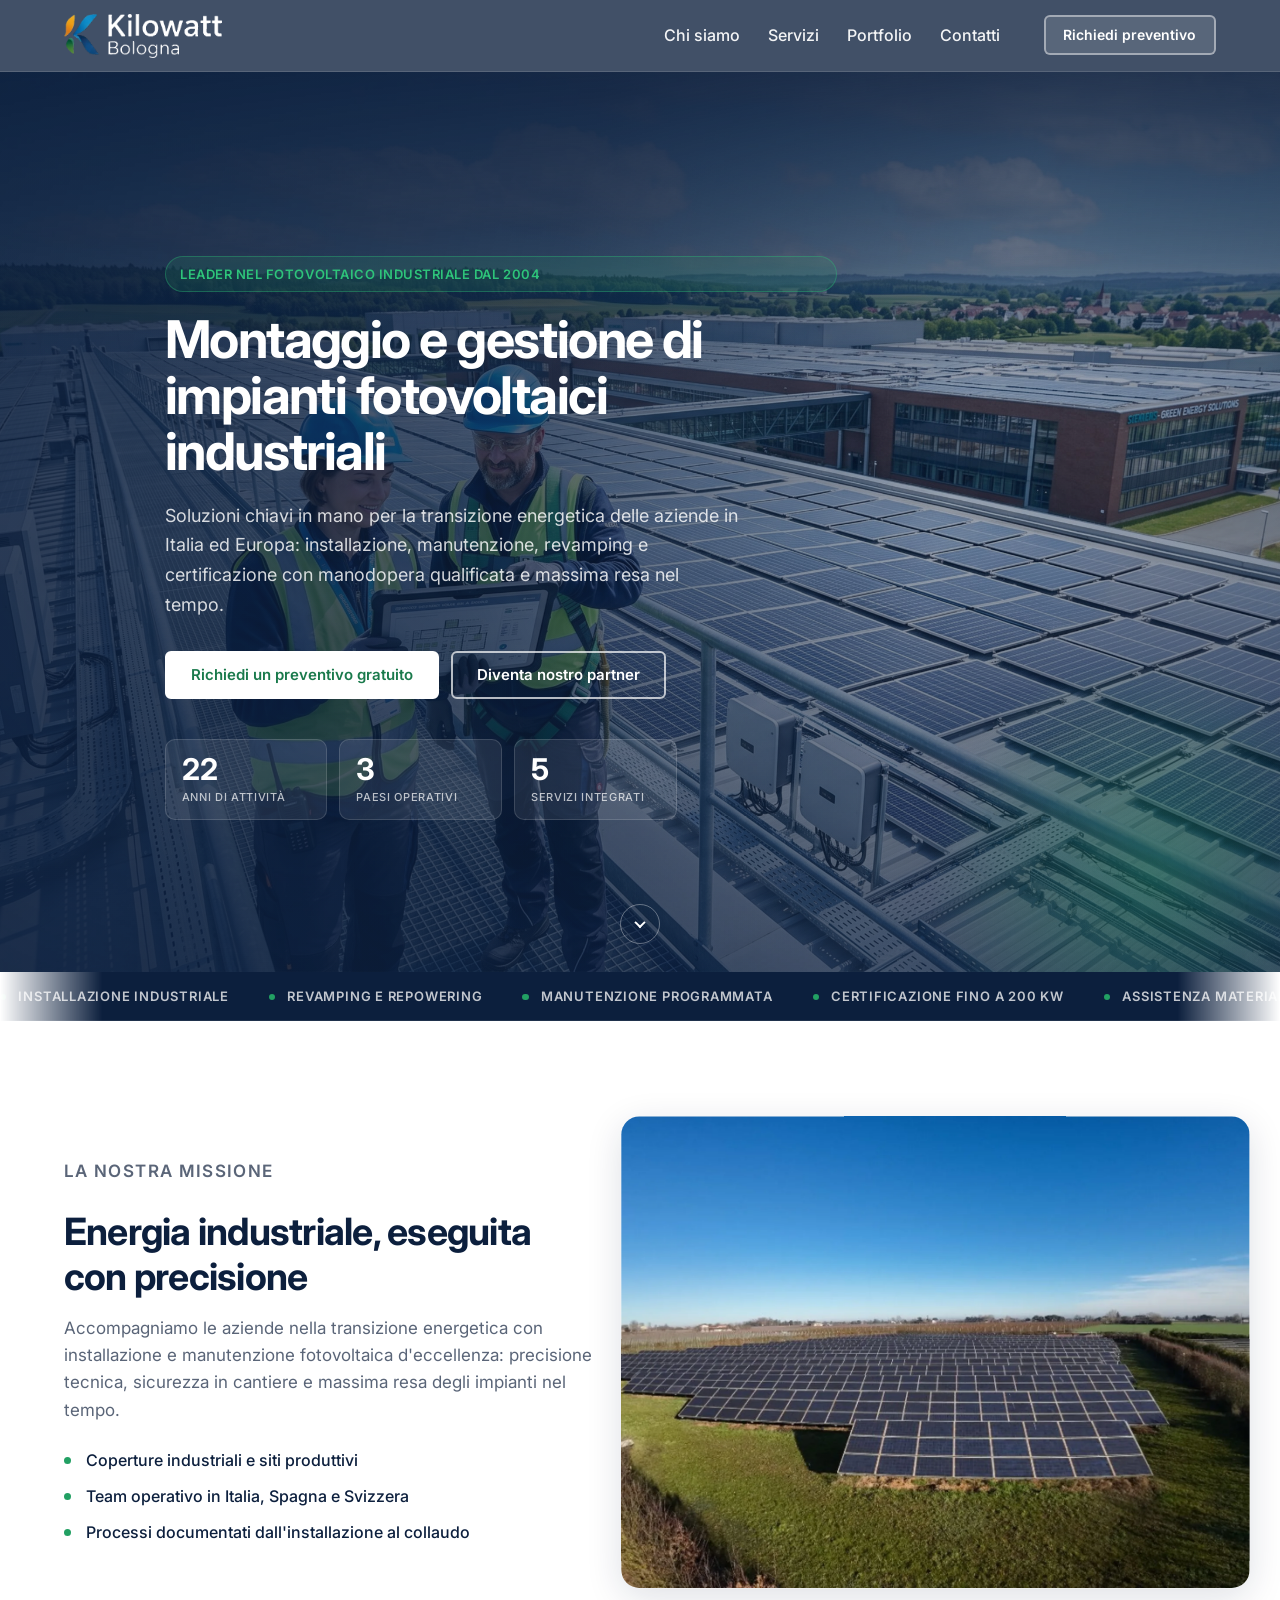
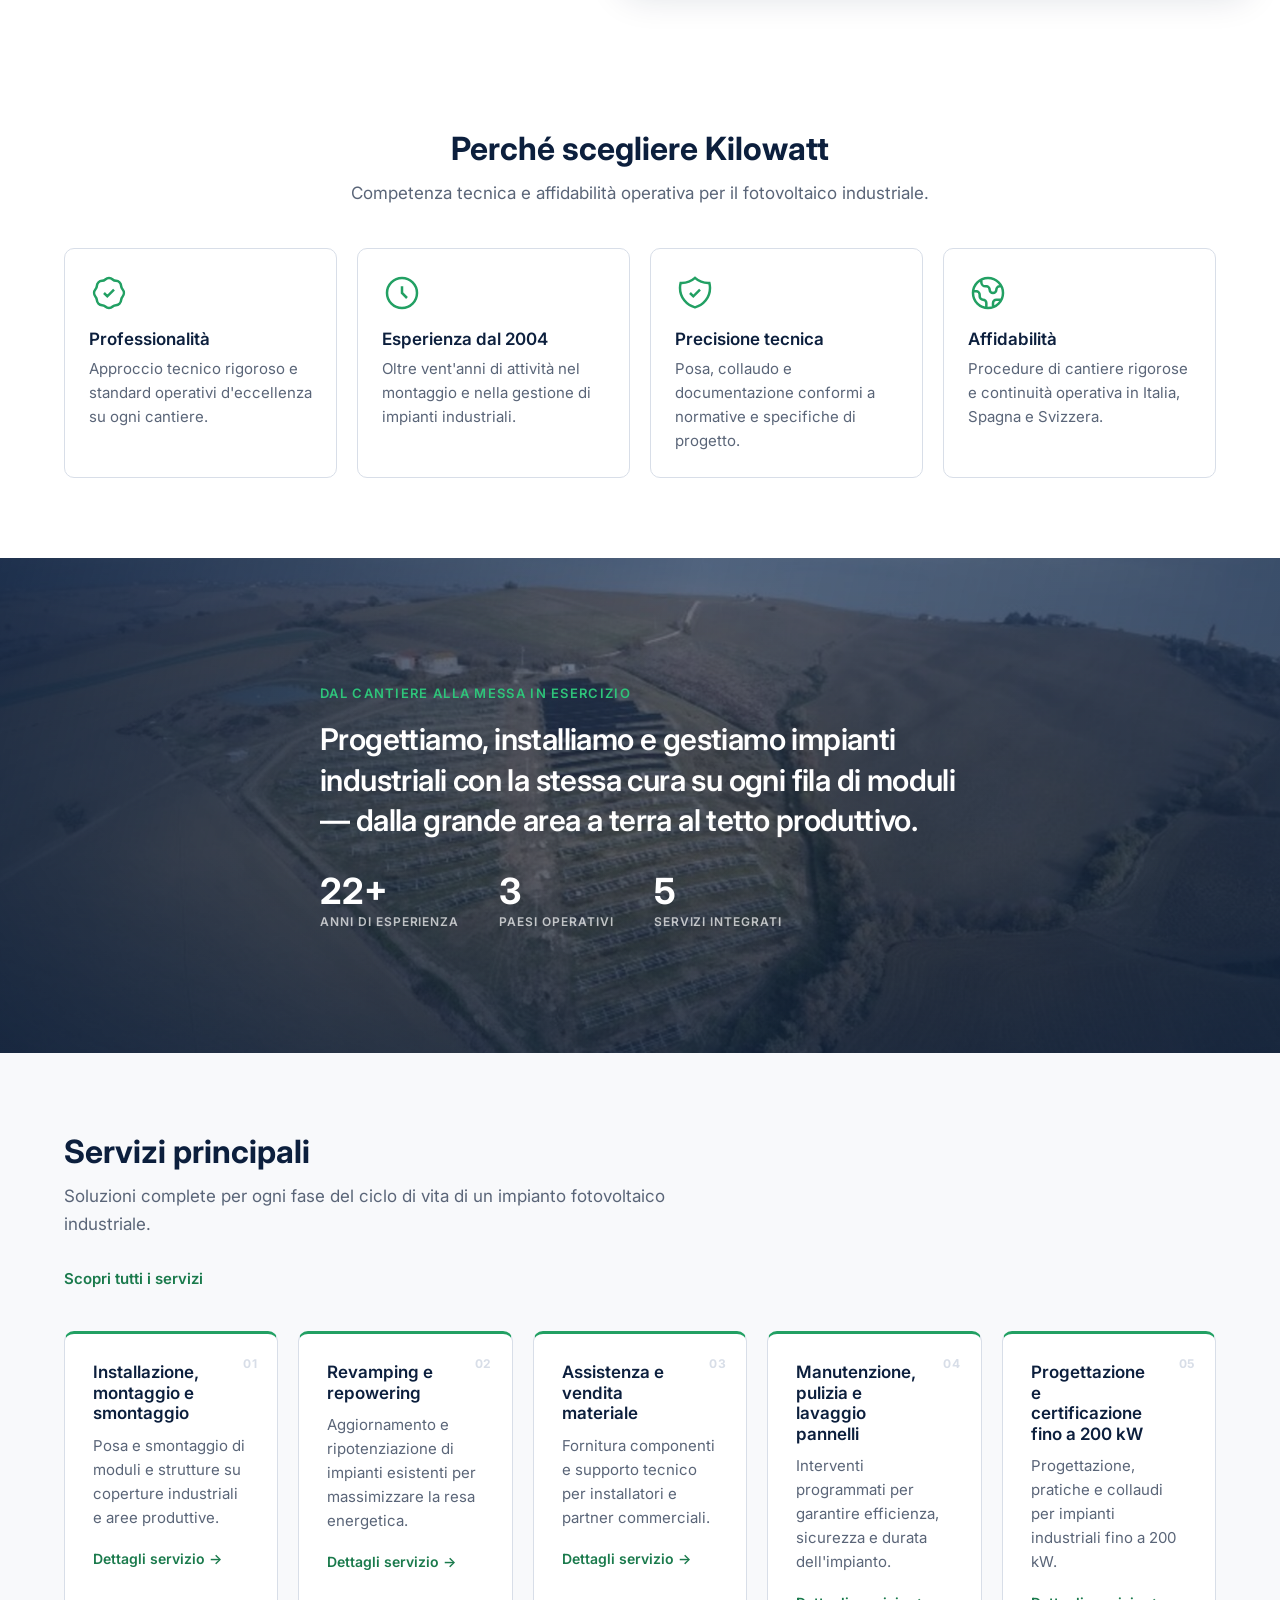
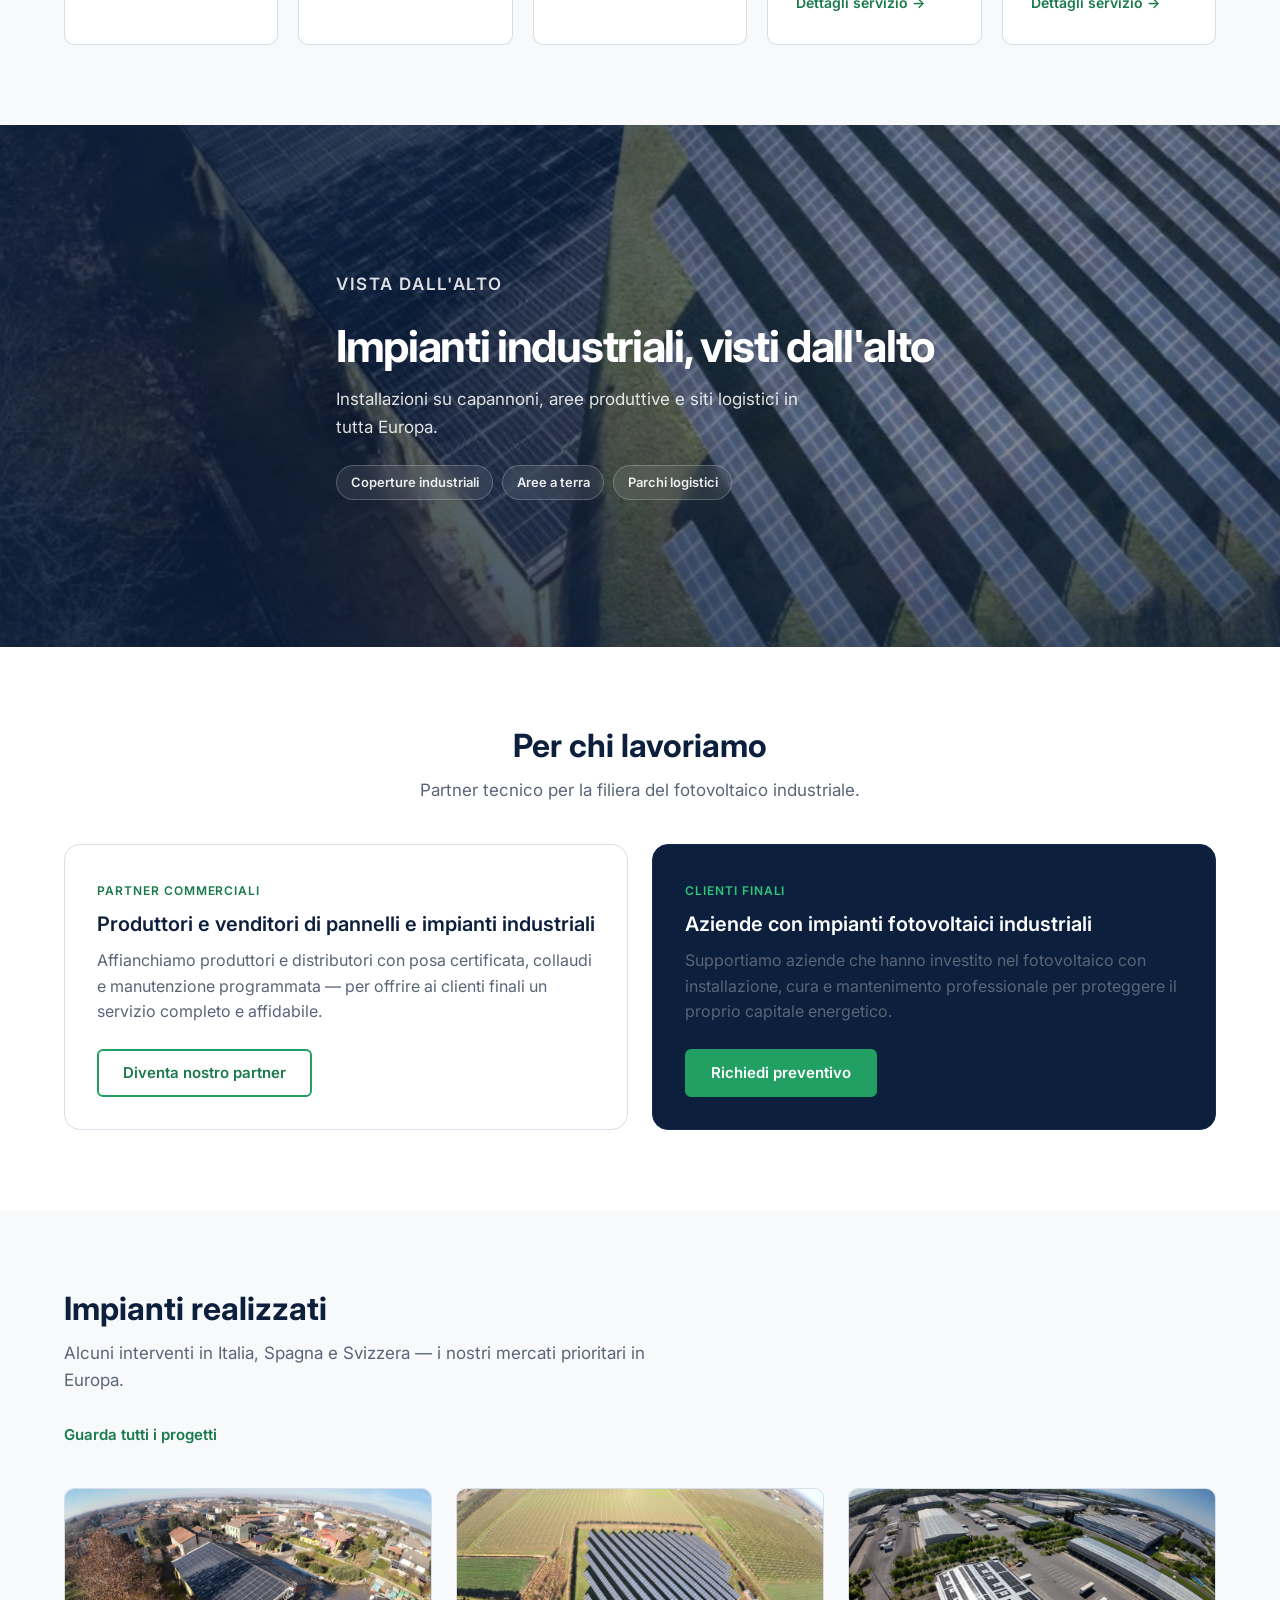
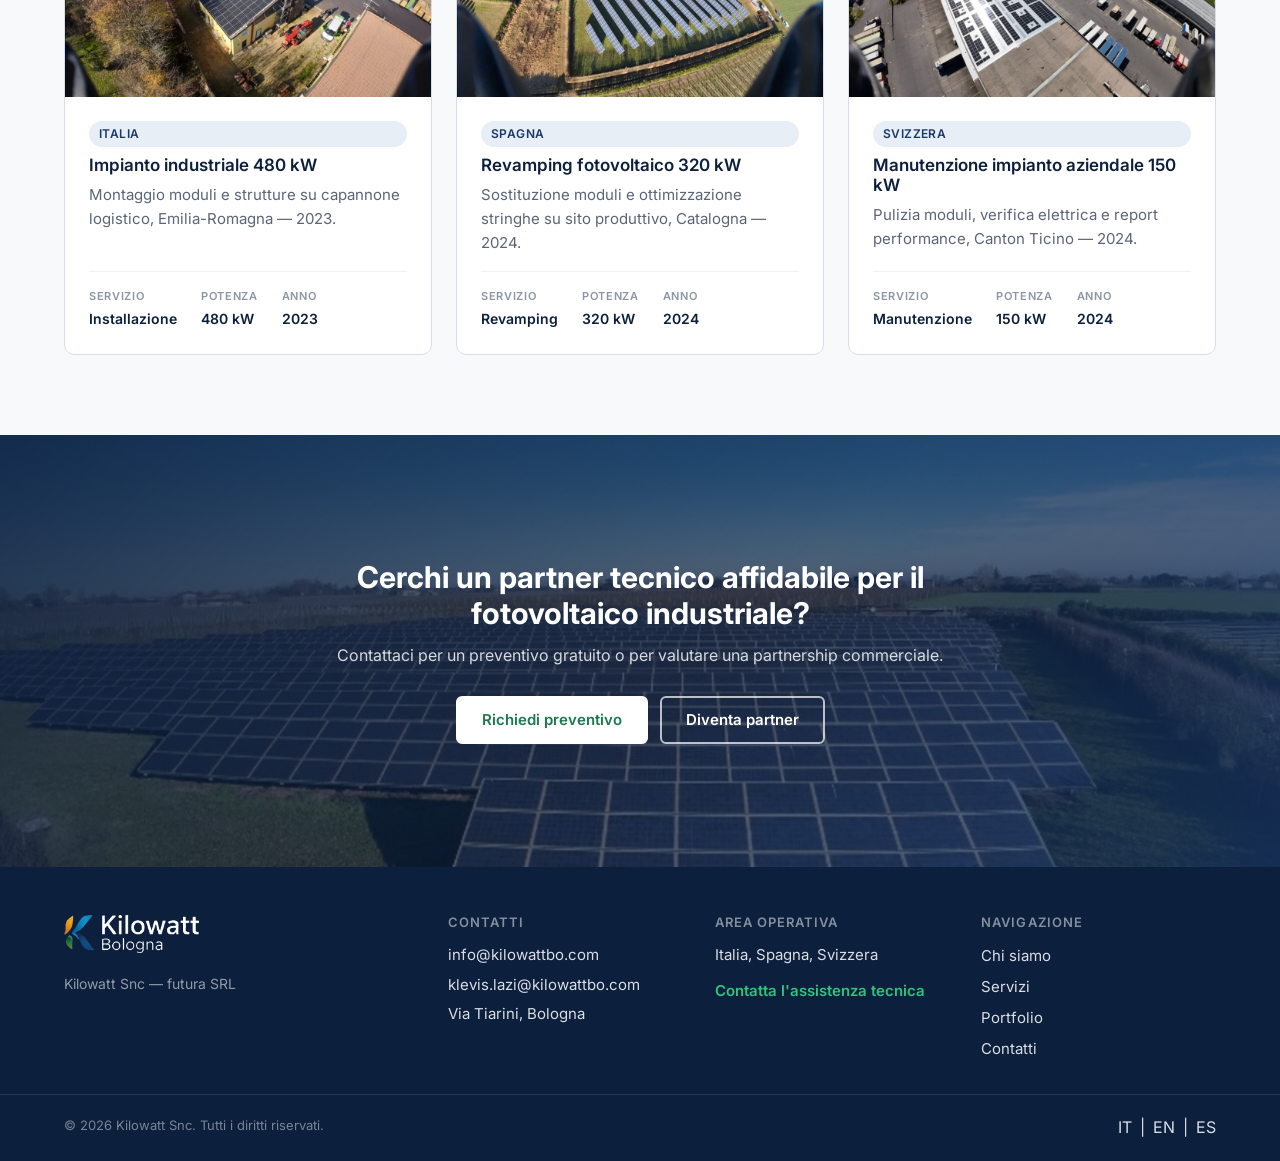
==== commit dde366d6: "Migliorata grafica" ====
--- a/html/index.html
+++ b/html/index.html
@@ -149,16 +149,30 @@
       </div>
     </div>
 
-    <section class="section section--alt section--reveal" aria-labelledby="mission-title">
-      <div class="container">
-        <div class="mission-block">
-          <h2 id="mission-title">La nostra missione</h2>
+    <section class="mission-split section--reveal" aria-labelledby="mission-title">
+      <div class="container mission-split__inner">
+        <div class="mission-split__content">
+          <p class="mission-split__eyebrow">La nostra missione</p>
+          <h2 id="mission-title">Energia industriale, eseguita con precisione</h2>
           <p>
-            Accompagnare le aziende nella transizione energetica offrendo un servizio di installazione
-            e manutenzione fotovoltaica d'eccellenza, basato su precisione, sicurezza e massima resa
+            Accompagniamo le aziende nella transizione energetica con installazione e manutenzione
+            fotovoltaica d'eccellenza: precisione tecnica, sicurezza in cantiere e massima resa
             degli impianti nel tempo.
           </p>
+          <ul class="mission-split__points">
+            <li>Coperture industriali e siti produttivi</li>
+            <li>Team operativo in Italia, Spagna e Svizzera</li>
+            <li>Processi documentati dall'installazione al collaudo</li>
+          </ul>
         </div>
+        <figure class="mission-split__visual">
+          <div class="mission-split__frame" data-parallax="0.14">
+            <picture>
+              <source srcset="assets/img/home/campo-fotovoltaico.webp" type="image/webp">
+              <img src="assets/img/home/campo-fotovoltaico.jpg" alt="Impianto fotovoltaico industriale visto dall'alto" width="1920" height="1080" loading="lazy">
+            </picture>
+          </div>
+        </figure>
       </div>
     </section>
 
@@ -201,6 +215,29 @@
       </div>
     </section>
 
+    <section class="parallax-band" aria-label="Impianti fotovoltaici su larga scala">
+      <div
+        class="parallax-band__media"
+        data-parallax-bg="0.4"
+        style="background-image: url('assets/img/home/cantiere-agricolo.jpg')"
+        role="img"
+        aria-label="Cantiere fotovoltaico industriale in campagna"
+      ></div>
+      <div class="parallax-band__scrim" aria-hidden="true"></div>
+      <div class="container parallax-band__content section--reveal">
+        <p class="parallax-band__eyebrow">Dal cantiere alla messa in esercizio</p>
+        <blockquote class="parallax-band__quote">
+          Progettiamo, installiamo e gestiamo impianti industriali con la stessa cura
+          su ogni fila di moduli — dalla grande area a terra al tetto produttivo.
+        </blockquote>
+        <ul class="parallax-band__stats" aria-label="Numeri operativi">
+          <li><strong>22+</strong><span>Anni di esperienza</span></li>
+          <li><strong>3</strong><span>Paesi operativi</span></li>
+          <li><strong>5</strong><span>Servizi integrati</span></li>
+        </ul>
+      </div>
+    </section>
+
     <section class="section section--alt services" aria-labelledby="services-title">
       <div class="container">
         <header class="section__header">
@@ -249,6 +286,35 @@
               <a href="servizio-progettazione-certificazione.html" class="service-card__link">Dettagli servizio</a>
             </article>
           </li>
+        </ul>
+      </div>
+    </section>
+
+    <section class="aerial-band" aria-labelledby="showcase-title">
+      <div
+        class="aerial-band__media"
+        data-parallax-bg="0.75"
+        style="background-image: url('assets/img/home/capannone-industriale.jpg')"
+        role="img"
+        aria-label="Impianto fotovoltaico su capannone industriale"
+      ></div>
+      <div
+        class="aerial-band__layer"
+        data-parallax-bg="0.45"
+        style="background-image: url('assets/img/home/impianto-aereo.jpg')"
+        aria-hidden="true"
+      ></div>
+      <div class="aerial-band__scrim" aria-hidden="true"></div>
+      <div class="container aerial-band__content section--reveal">
+        <p class="aerial-band__eyebrow">Vista dall'alto</p>
+        <h2 id="showcase-title">Impianti industriali, visti dall'alto</h2>
+        <p>
+          Installazioni su capannoni, aree produttive e siti logistici in tutta Europa.
+        </p>
+        <ul class="aerial-band__tags">
+          <li>Coperture industriali</li>
+          <li>Aree a terra</li>
+          <li>Parchi logistici</li>
         </ul>
       </div>
     </section>
@@ -294,7 +360,7 @@
             <article class="portfolio-card">
               <img
                 class="portfolio-card__image"
-                src="assets/img/portfolio/impianto-industriale-italia.jpg"
+                src="assets/img/home/capannone-industriale.jpg"
                 alt="Impianto fotovoltaico industriale su capannone in Emilia-Romagna"
                 width="800"
                 height="450"
@@ -316,7 +382,7 @@
             <article class="portfolio-card">
               <img
                 class="portfolio-card__image"
-                src="assets/img/servizi/revamping-repowering.jpg"
+                src="assets/img/home/impianto-aereo.jpg"
                 alt="Revamping fotovoltaico su grande impianto industriale"
                 width="800"
                 height="450"
@@ -338,7 +404,7 @@
             <article class="portfolio-card">
               <img
                 class="portfolio-card__image"
-                src="assets/img/portfolio/manutenzione-impianto.jpg"
+                src="assets/img/home/parco-logistico.jpg"
                 alt="Manutenzione e pulizia pannelli su impianto fotovoltaico aziendale"
                 width="800"
                 height="450"
@@ -360,11 +426,19 @@
       </div>
     </section>
 
-    <section class="cta-banner" aria-labelledby="cta-title">
-      <div class="container cta-banner__inner">
+    <section class="parallax-band parallax-band--cta" aria-labelledby="cta-title">
+      <div
+        class="parallax-band__media"
+        data-parallax-bg="0.35"
+        style="background-image: url('assets/img/home/campo-fotovoltaico.jpg')"
+        role="img"
+        aria-hidden="true"
+      ></div>
+      <div class="parallax-band__scrim parallax-band__scrim--cta" aria-hidden="true"></div>
+      <div class="container parallax-band__content parallax-band__content--cta section--reveal">
         <h2 id="cta-title">Cerchi un partner tecnico affidabile per il fotovoltaico industriale?</h2>
         <p>Contattaci per un preventivo gratuito o per valutare una partnership commerciale.</p>
-        <div class="cta-banner__actions">
+        <div class="parallax-band__actions">
           <a href="contatti.html#preventivo" class="btn btn--primary btn--light">Richiedi preventivo</a>
           <a href="contatti.html#partner" class="btn btn--secondary btn--light">Diventa partner</a>
         </div>
--- a/html/assets/css/style.css
+++ b/html/assets/css/style.css
@@ -2006,3 +2006,327 @@
     height: 20rem;
   }
 }
+
+/* ==========================================================================
+   Home — mission split, parallax, showcase
+   ========================================================================== */
+
+.mission-split {
+  padding: 7.5rem 0 5.5rem;
+  background: var(--color-white);
+}
+
+.mission-split__inner {
+  display: grid;
+  gap: 2.5rem;
+  align-items: center;
+}
+
+.mission-split__eyebrow {
+  display: inline-block;
+  margin-bottom: 0.75rem;
+  font-size: 0.8125rem;
+  font-weight: 600;
+  text-transform: uppercase;
+  letter-spacing: 0.08em;
+  color: var(--color-green-600);
+}
+
+.mission-split__content h2 {
+  font-size: clamp(1.75rem, 3.5vw, 2.35rem);
+  font-weight: 700;
+  letter-spacing: -0.02em;
+  margin-bottom: 1rem;
+}
+
+.mission-split__content > p {
+  color: var(--color-text-muted);
+  font-size: 1.0625rem;
+  margin-bottom: 1.5rem;
+  max-width: 34rem;
+}
+
+.mission-split__points {
+  display: grid;
+  gap: 0.65rem;
+}
+
+.mission-split__points li {
+  position: relative;
+  padding-left: 1.35rem;
+  font-weight: 500;
+  color: var(--color-blue-900);
+}
+
+.mission-split__points li::before {
+  content: "";
+  position: absolute;
+  left: 0;
+  top: 0.55em;
+  width: 0.45rem;
+  height: 0.45rem;
+  border-radius: 50%;
+  background: var(--color-green-500);
+}
+
+.mission-split__visual {
+  margin: 0;
+}
+
+.mission-split__frame {
+  overflow: hidden;
+  aspect-ratio: 4 / 3;
+  border-radius: var(--radius-lg);
+  box-shadow: var(--shadow-lg);
+}
+
+.mission-split__frame img {
+  display: block;
+  width: 100%;
+  height: 100%;
+  object-fit: cover;
+  will-change: transform;
+}
+
+.parallax-band {
+  position: relative;
+  display: flex;
+  align-items: center;
+  min-height: clamp(22rem, 55vh, 32rem);
+  overflow: hidden;
+  color: var(--color-white);
+}
+
+.parallax-band--cta {
+  min-height: clamp(20rem, 48vh, 28rem);
+}
+
+.parallax-band__media {
+  position: absolute;
+  inset: -18% 0;
+  background-size: cover;
+  background-position: center;
+  will-change: transform;
+  transform: translate3d(0, 0, 0) scale(1.12);
+}
+
+.parallax-band__scrim {
+  position: absolute;
+  inset: 0;
+  background:
+    linear-gradient(105deg, rgba(12, 31, 61, 0.88) 0%, rgba(12, 31, 61, 0.55) 50%, rgba(12, 31, 61, 0.72) 100%),
+    linear-gradient(0deg, rgba(12, 31, 61, 0.45) 0%, transparent 40%);
+}
+
+.parallax-band__scrim--cta {
+  background:
+    linear-gradient(135deg, rgba(12, 31, 61, 0.9) 0%, rgba(12, 31, 61, 0.65) 55%, rgba(26, 58, 107, 0.75) 100%);
+}
+
+.parallax-band__content {
+  position: relative;
+  z-index: 1;
+  max-width: 40rem;
+  padding: 4.5rem 0;
+}
+
+.parallax-band__content--cta {
+  max-width: 44rem;
+  margin-inline: auto;
+  text-align: center;
+}
+
+.parallax-band__eyebrow {
+  display: inline-block;
+  margin-bottom: 1rem;
+  font-size: 0.8125rem;
+  font-weight: 600;
+  text-transform: uppercase;
+  letter-spacing: 0.1em;
+  color: var(--color-green-400);
+}
+
+.parallax-band__quote {
+  margin: 0 0 2rem;
+  font-size: clamp(1.35rem, 3vw, 1.875rem);
+  font-weight: 600;
+  line-height: 1.35;
+  letter-spacing: -0.02em;
+}
+
+.parallax-band__stats {
+  display: flex;
+  flex-wrap: wrap;
+  gap: 1.5rem 2.5rem;
+}
+
+.parallax-band__stats li {
+  display: flex;
+  flex-direction: column;
+  gap: 0.2rem;
+}
+
+.parallax-band__stats strong {
+  font-size: clamp(1.75rem, 4vw, 2.25rem);
+  font-weight: 700;
+  line-height: 1;
+  color: var(--color-white);
+}
+
+.parallax-band__stats span {
+  font-size: 0.75rem;
+  font-weight: 600;
+  text-transform: uppercase;
+  letter-spacing: 0.08em;
+  color: rgba(255, 255, 255, 0.7);
+}
+
+.parallax-band__content--cta h2 {
+  font-size: clamp(1.375rem, 3vw, 1.875rem);
+  font-weight: 700;
+  color: var(--color-white);
+  margin-bottom: 0.75rem;
+}
+
+.parallax-band__content--cta p {
+  color: rgba(255, 255, 255, 0.82);
+  margin-bottom: 1.75rem;
+}
+
+.parallax-band__actions {
+  display: flex;
+  flex-wrap: wrap;
+  justify-content: center;
+  gap: 0.75rem;
+}
+
+.aerial-band {
+  position: relative;
+  display: flex;
+  align-items: center;
+  min-height: clamp(22rem, 58vh, 34rem);
+  overflow: hidden;
+  color: var(--color-white);
+}
+
+.aerial-band__media,
+.aerial-band__layer {
+  position: absolute;
+  inset: -45% 0;
+  background-size: cover;
+  background-position: center;
+  will-change: transform;
+  transform: translate3d(0, 0, 0) scale(1.25);
+}
+
+.aerial-band__media {
+  z-index: 0;
+}
+
+.aerial-band__layer {
+  z-index: 1;
+  left: 48%;
+  right: -8%;
+  clip-path: polygon(18% 0, 100% 0, 100% 100%, 0 100%);
+  opacity: 0.92;
+  border-left: 1px solid rgba(255, 255, 255, 0.12);
+}
+
+.aerial-band__scrim {
+  position: absolute;
+  inset: 0;
+  z-index: 2;
+  background:
+    linear-gradient(105deg, rgba(12, 31, 61, 0.88) 0%, rgba(12, 31, 61, 0.62) 42%, rgba(12, 31, 61, 0.35) 72%, rgba(12, 31, 61, 0.55) 100%),
+    linear-gradient(0deg, rgba(12, 31, 61, 0.45) 0%, transparent 45%);
+}
+
+.aerial-band__content {
+  position: relative;
+  z-index: 3;
+  max-width: 38rem;
+  padding: 4rem 0;
+}
+
+.aerial-band__eyebrow {
+  display: inline-block;
+  margin-bottom: 1rem;
+  font-size: 0.8125rem;
+  font-weight: 600;
+  text-transform: uppercase;
+  letter-spacing: 0.1em;
+  color: var(--color-green-400);
+}
+
+.aerial-band__content h2 {
+  font-size: clamp(1.85rem, 4vw, 2.75rem);
+  font-weight: 700;
+  letter-spacing: -0.03em;
+  line-height: 1.1;
+  color: var(--color-white);
+  margin-bottom: 1rem;
+}
+
+.aerial-band__content > p {
+  font-size: 1.0625rem;
+  color: rgba(255, 255, 255, 0.86);
+  margin-bottom: 1.5rem;
+  max-width: 30rem;
+}
+
+.aerial-band__tags {
+  display: flex;
+  flex-wrap: wrap;
+  gap: 0.55rem;
+}
+
+.aerial-band__tags li {
+  padding: 0.4rem 0.85rem;
+  border: 1px solid rgba(255, 255, 255, 0.22);
+  border-radius: 2rem;
+  font-size: 0.8125rem;
+  font-weight: 600;
+  color: rgba(255, 255, 255, 0.9);
+  background: rgba(255, 255, 255, 0.08);
+  backdrop-filter: blur(8px);
+}
+
+.page-home .portfolio-preview .portfolio-card__image {
+  height: 13rem;
+}
+
+@media (min-width: 768px) {
+  .mission-split__inner {
+    grid-template-columns: 1fr 1.05fr;
+    gap: 3.5rem;
+  }
+}
+
+@media (max-width: 767px) {
+  .aerial-band__layer {
+    display: none;
+  }
+
+  .aerial-band__content {
+    text-align: center;
+    margin-inline: auto;
+  }
+
+  .aerial-band__content > p {
+    margin-inline: auto;
+  }
+
+  .aerial-band__tags {
+    justify-content: center;
+  }
+}
+
+@media (prefers-reduced-motion: reduce) {
+  .mission-split__frame img,
+  .parallax-band__media,
+  .aerial-band__media,
+  .aerial-band__layer {
+    transform: none !important;
+    will-change: auto;
+  }
+}
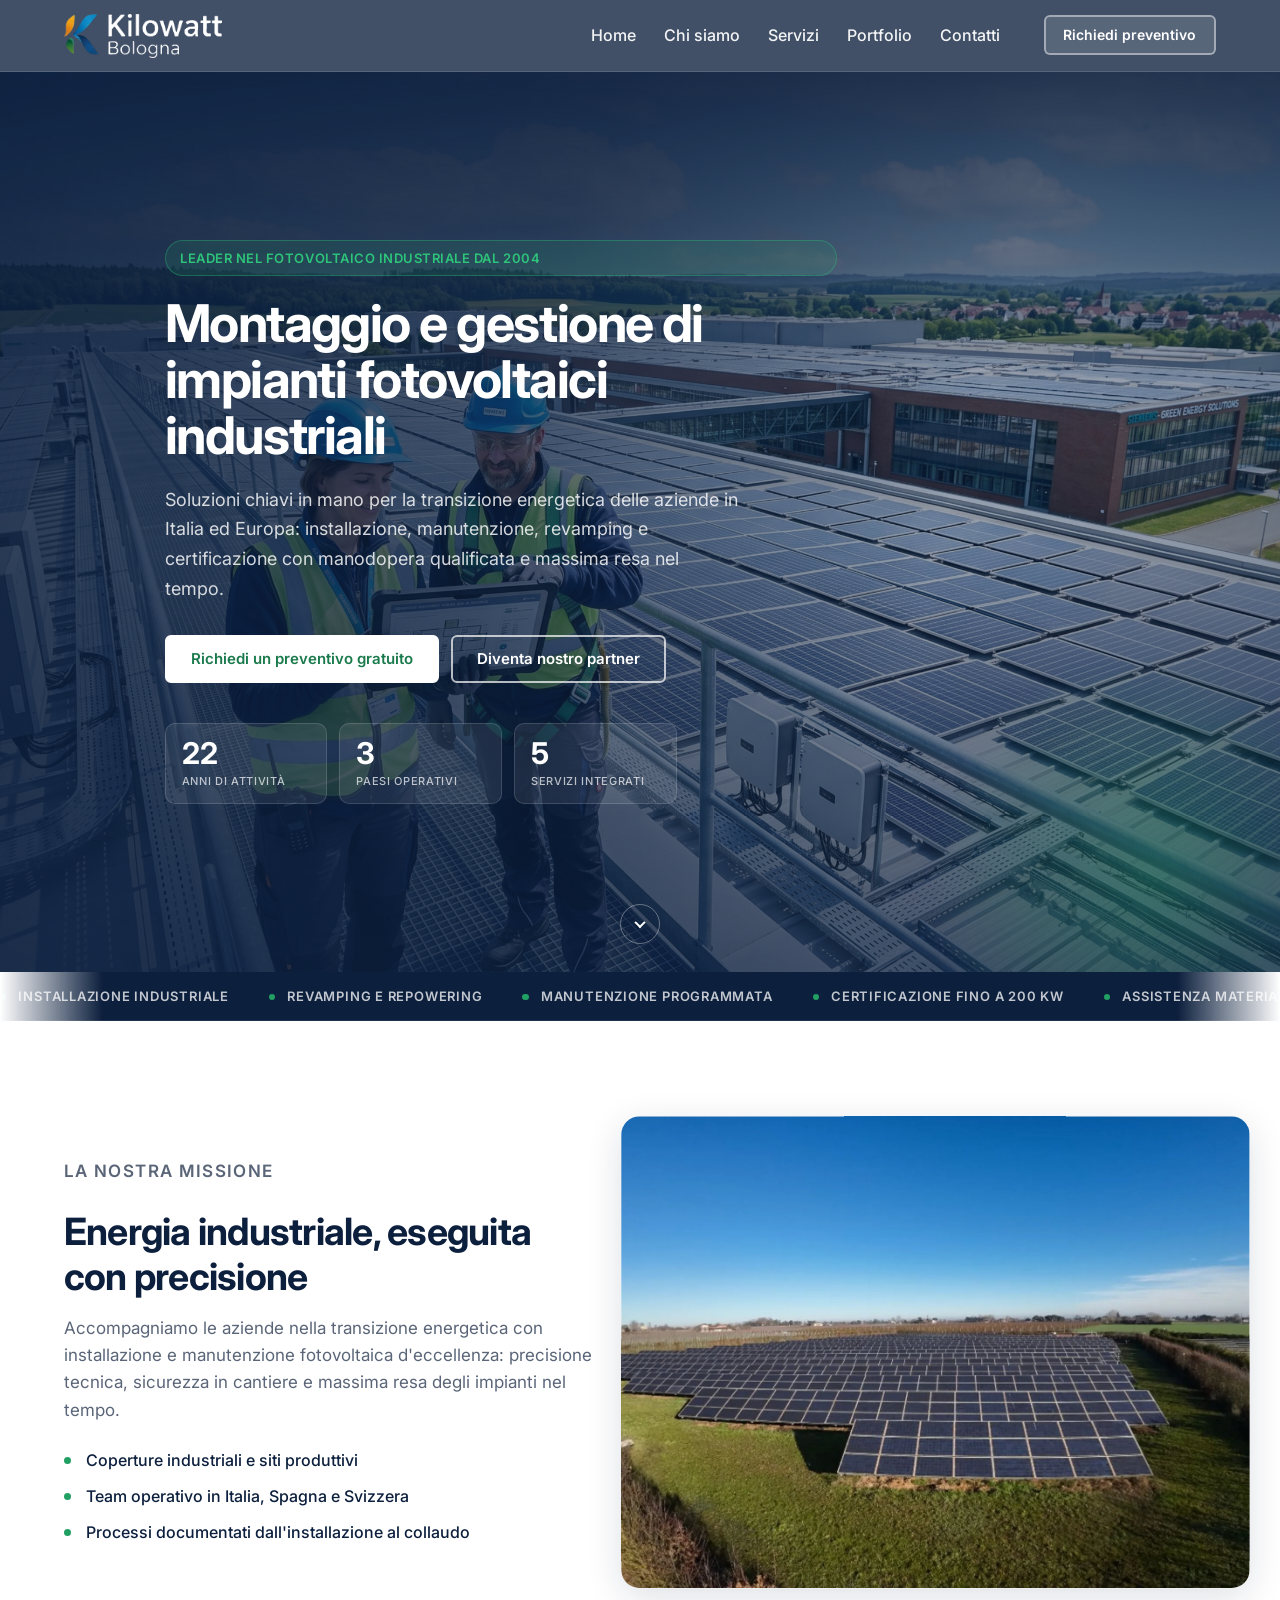
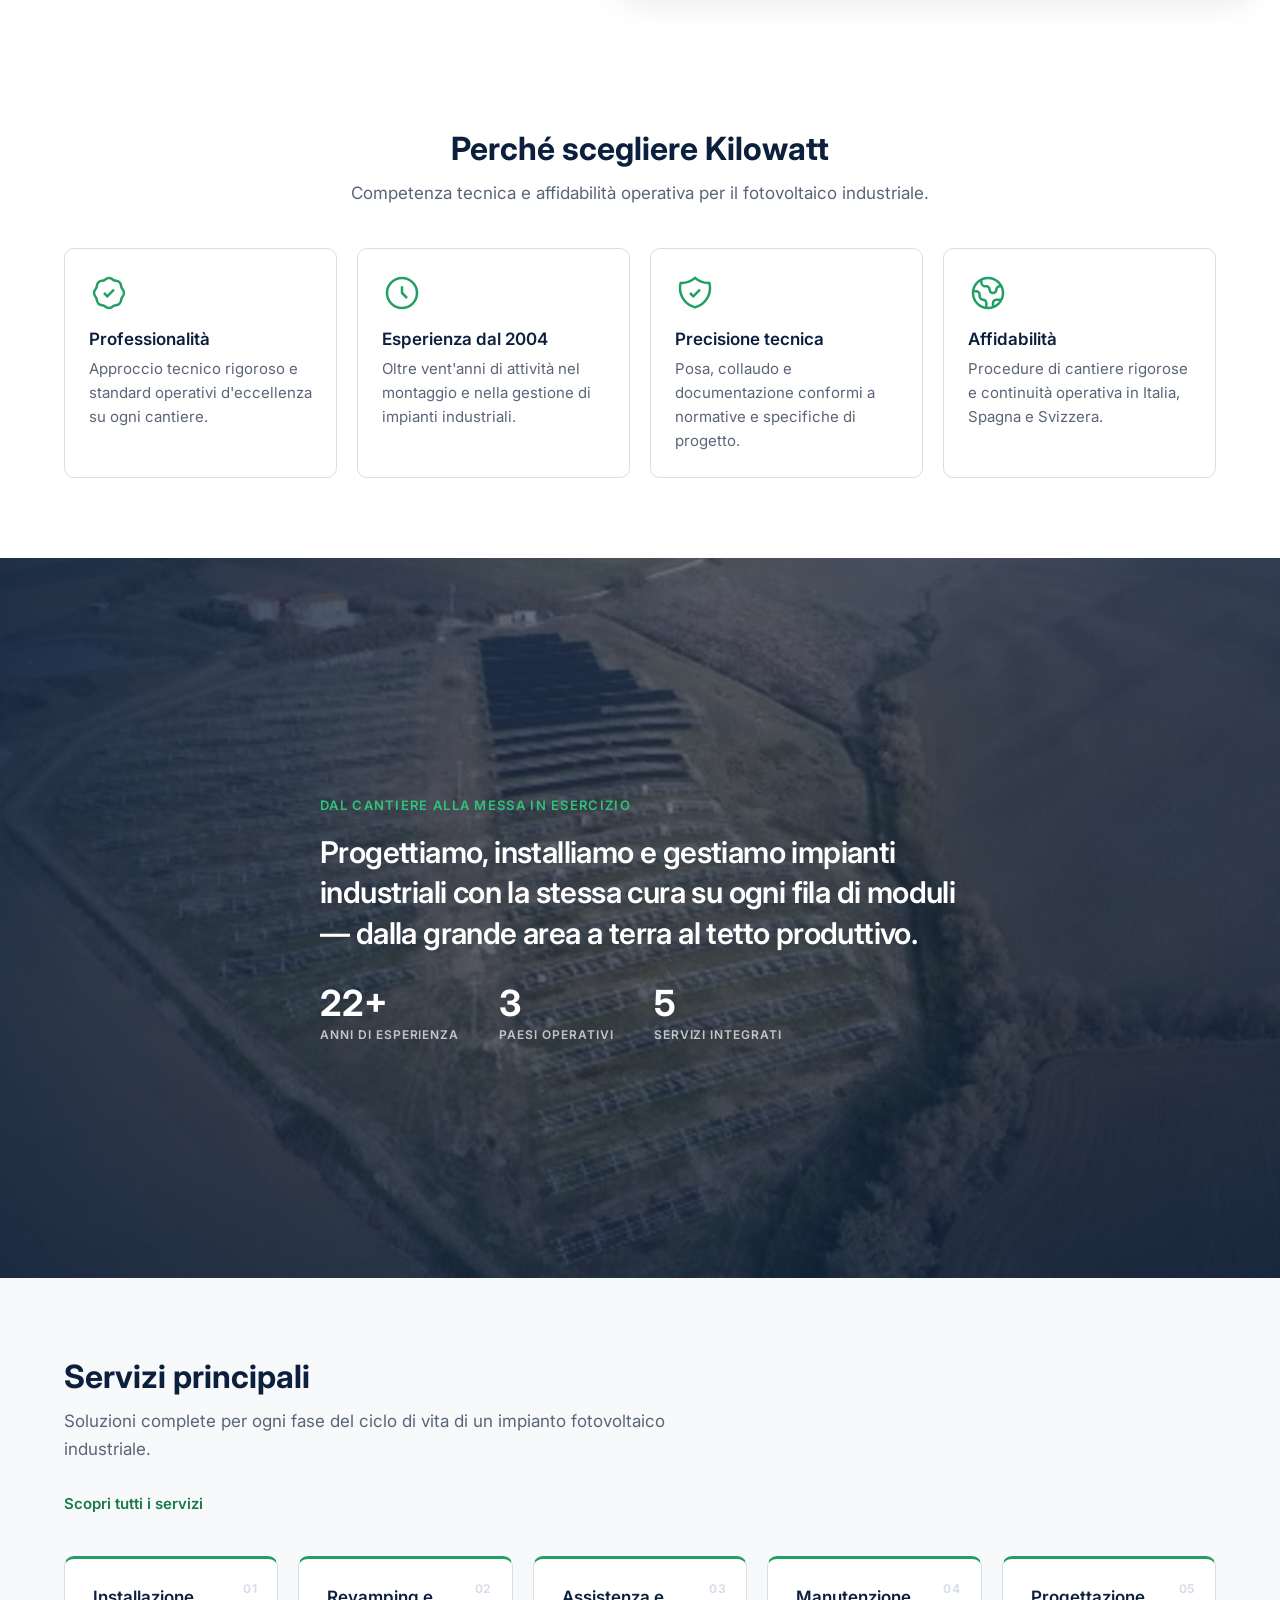
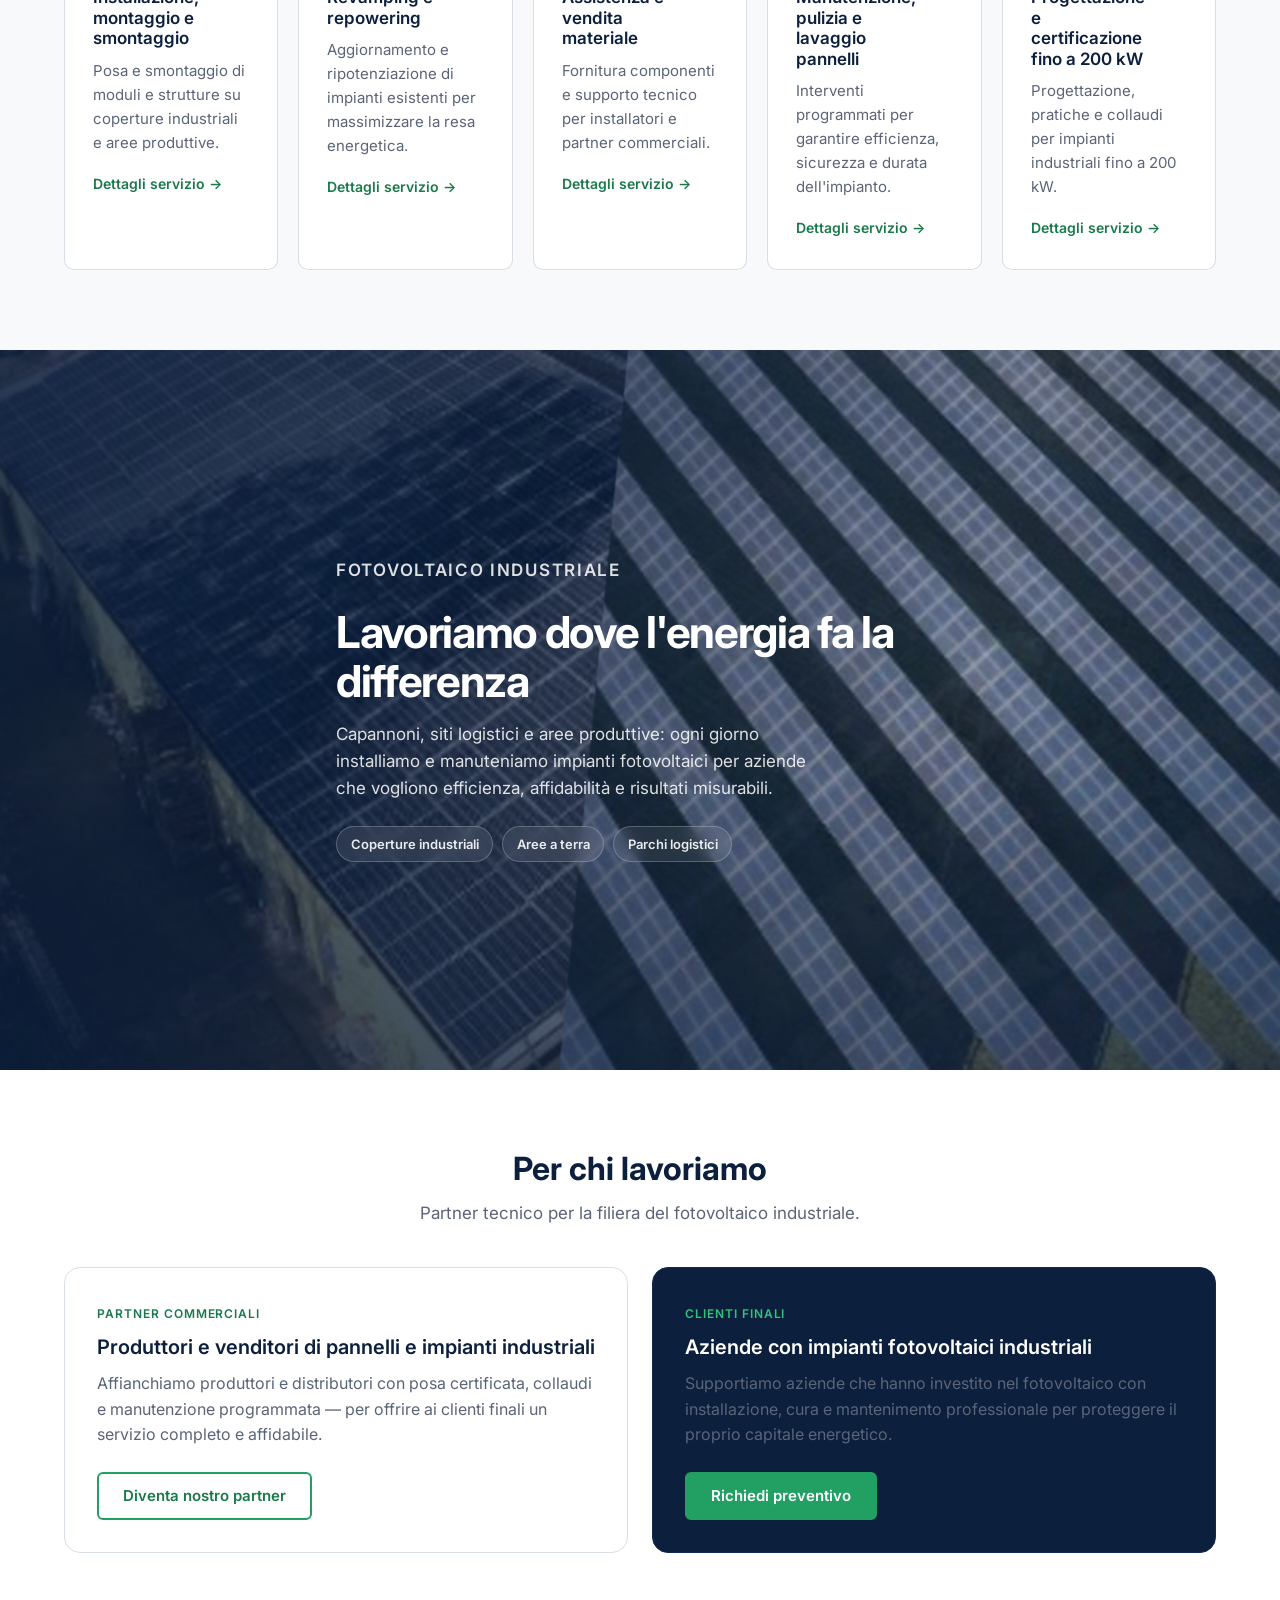
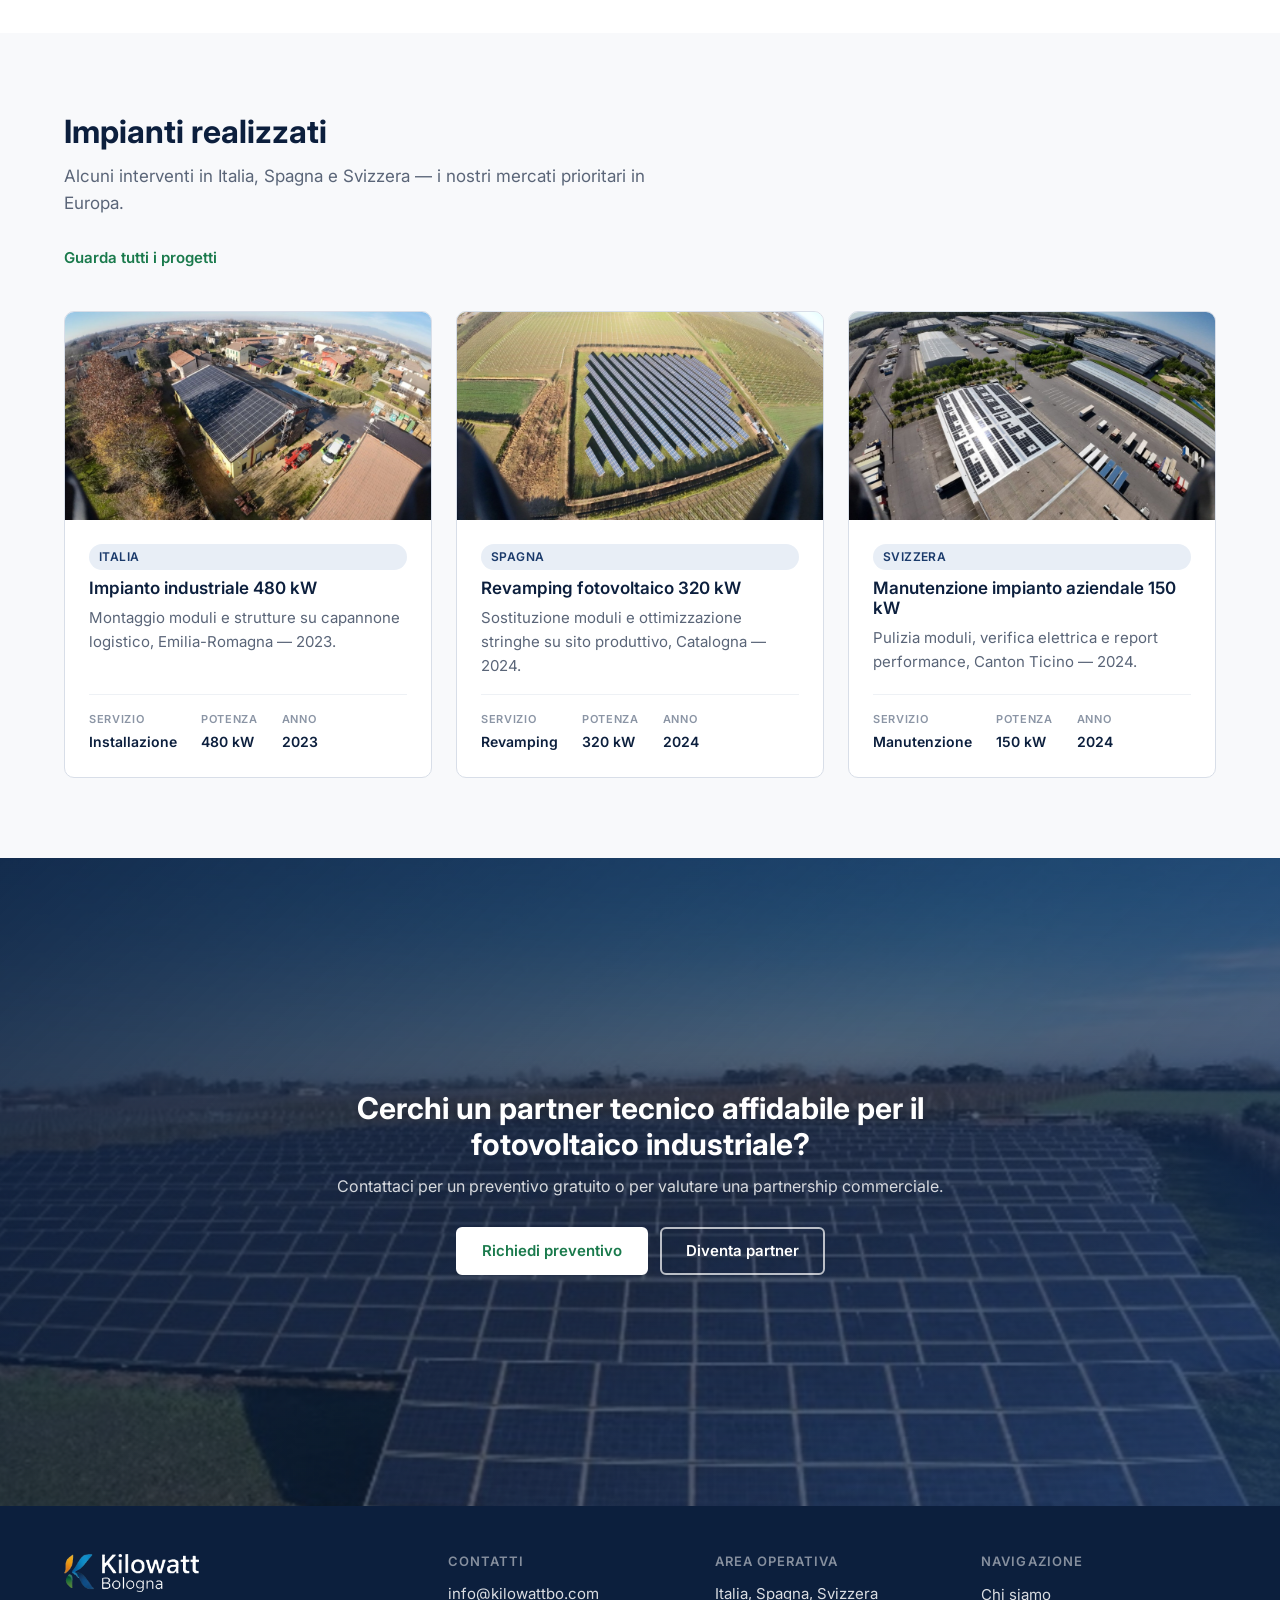
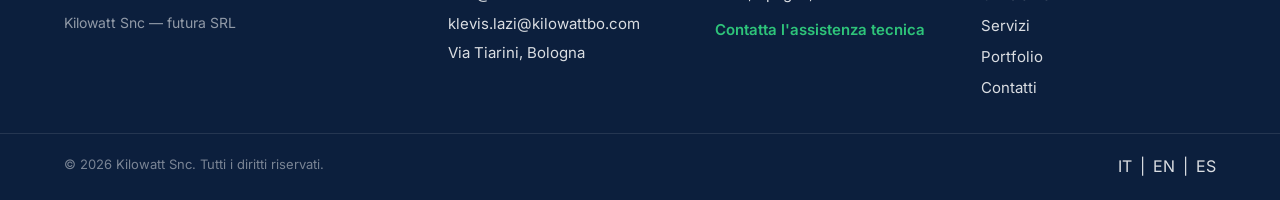
==== commit 433ef4bd: "Migliorata grafica" ====
--- a/html/index.html
+++ b/html/index.html
@@ -53,6 +53,7 @@
 
       <nav class="main-nav" id="main-nav" aria-label="Menu principale">
         <ul class="main-nav__list">
+          <li><a href="index.html">Home</a></li>
           <!-- i18n: nav.chi-siamo -->
           <li><a href="chi-siamo.html" data-i18n="nav.chi-siamo">Chi siamo</a></li>
           <!-- i18n: nav.servizi -->
@@ -306,10 +307,11 @@
       ></div>
       <div class="aerial-band__scrim" aria-hidden="true"></div>
       <div class="container aerial-band__content section--reveal">
-        <p class="aerial-band__eyebrow">Vista dall'alto</p>
-        <h2 id="showcase-title">Impianti industriali, visti dall'alto</h2>
+        <p class="aerial-band__eyebrow">Fotovoltaico industriale</p>
+        <h2 id="showcase-title">Lavoriamo dove l'energia fa la differenza</h2>
         <p>
-          Installazioni su capannoni, aree produttive e siti logistici in tutta Europa.
+          Capannoni, siti logistici e aree produttive: ogni giorno installiamo e manuteniamo
+          impianti fotovoltaici per aziende che vogliono efficienza, affidabilità e risultati misurabili.
         </p>
         <ul class="aerial-band__tags">
           <li>Coperture industriali</li>
--- a/html/assets/css/style.css
+++ b/html/assets/css/style.css
@@ -381,9 +381,10 @@
   position: relative;
   display: flex;
   align-items: center;
+  justify-content: center;
   min-height: 100svh;
   min-height: 100vh;
-  padding: calc(var(--header-height) + 2.5rem) 0 5rem;
+  padding: var(--header-height) 0;
   overflow: hidden;
   color: var(--color-white);
   border-bottom: none;
@@ -433,6 +434,28 @@
     linear-gradient(180deg, rgba(12, 31, 61, 0.82) 0%, rgba(12, 31, 61, 0.4) 18%, transparent 34%),
     linear-gradient(105deg, rgba(12, 31, 61, 0.88) 0%, rgba(12, 31, 61, 0.72) 40%, rgba(12, 31, 61, 0.38) 70%, rgba(12, 31, 61, 0.5) 100%),
     linear-gradient(0deg, rgba(12, 31, 61, 0.6) 0%, transparent 48%);
+  transition: opacity 0.9s ease;
+}
+
+.hero--cinematic .hero__inner,
+.hero--cinematic .hero__scroll-hint {
+  transition: opacity 0.85s ease, visibility 0.85s ease;
+}
+
+.hero--cinematic.hero--outro .hero__inner,
+.hero--cinematic.hero--outro .hero__scroll-hint {
+  opacity: 0;
+  visibility: hidden;
+  pointer-events: none;
+}
+
+.hero--cinematic.hero--outro .hero__scrim {
+  opacity: 0.2;
+}
+
+.hero--cinematic.hero--outro .hero__glow {
+  opacity: 0;
+  transition: opacity 0.85s ease;
 }
 
 .hero__glow {
@@ -752,6 +775,12 @@
 }
 
 @media (max-width: 767px) {
+  .hero--cinematic {
+    padding: var(--header-height) 0;
+    align-items: center;
+    justify-content: center;
+  }
+
   .hero--cinematic .hero__inner {
     width: min(100% - 2rem, var(--container-max));
     padding-inline: 1rem;
@@ -791,10 +820,11 @@
 @media (max-width: 767px) and (orientation: landscape),
 (orientation: landscape) and (max-height: 820px) {
   .hero--cinematic {
-    min-height: auto;
-    align-items: flex-start;
-    padding-top: calc(var(--header-height) + 1rem);
-    padding-bottom: 1.5rem;
+    min-height: 100svh;
+    min-height: 100vh;
+    align-items: center;
+    justify-content: center;
+    padding: var(--header-height) 0;
   }
 
   .hero--cinematic .hero__inner {
@@ -868,7 +898,7 @@
 
 @media (max-width: 380px) {
   .hero--cinematic {
-    padding-bottom: 3.5rem;
+    padding: var(--header-height) 0;
   }
 
   .hero__metrics {
@@ -1450,6 +1480,12 @@
 }
 
 @media (min-width: 768px) and (orientation: landscape) and (max-height: 820px) {
+  .hero--cinematic {
+    align-items: center;
+    justify-content: center;
+    padding: var(--header-height) 0;
+  }
+
   .hero--cinematic .hero__inner {
     width: min(100% - 3rem, 58rem);
   }
@@ -2092,22 +2128,22 @@
   position: relative;
   display: flex;
   align-items: center;
-  min-height: clamp(22rem, 55vh, 32rem);
+  min-height: clamp(35rem, 80vh, 51rem);
   overflow: hidden;
   color: var(--color-white);
 }
 
 .parallax-band--cta {
-  min-height: clamp(20rem, 48vh, 28rem);
+  min-height: clamp(32rem, 72vh, 45rem);
 }
 
 .parallax-band__media {
   position: absolute;
-  inset: -18% 0;
+  inset: -30% 0;
   background-size: cover;
   background-position: center;
   will-change: transform;
-  transform: translate3d(0, 0, 0) scale(1.12);
+  transform: translate3d(0, 0, 0) scale(1.18);
 }
 
 .parallax-band__scrim {
@@ -2204,7 +2240,7 @@
   position: relative;
   display: flex;
   align-items: center;
-  min-height: clamp(22rem, 58vh, 34rem);
+  min-height: clamp(35rem, 80vh, 54rem);
   overflow: hidden;
   color: var(--color-white);
 }
@@ -2212,11 +2248,11 @@
 .aerial-band__media,
 .aerial-band__layer {
   position: absolute;
-  inset: -45% 0;
+  inset: -50% 0;
   background-size: cover;
   background-position: center;
   will-change: transform;
-  transform: translate3d(0, 0, 0) scale(1.25);
+  transform: translate3d(0, 0, 0) scale(1.28);
 }
 
 .aerial-band__media {
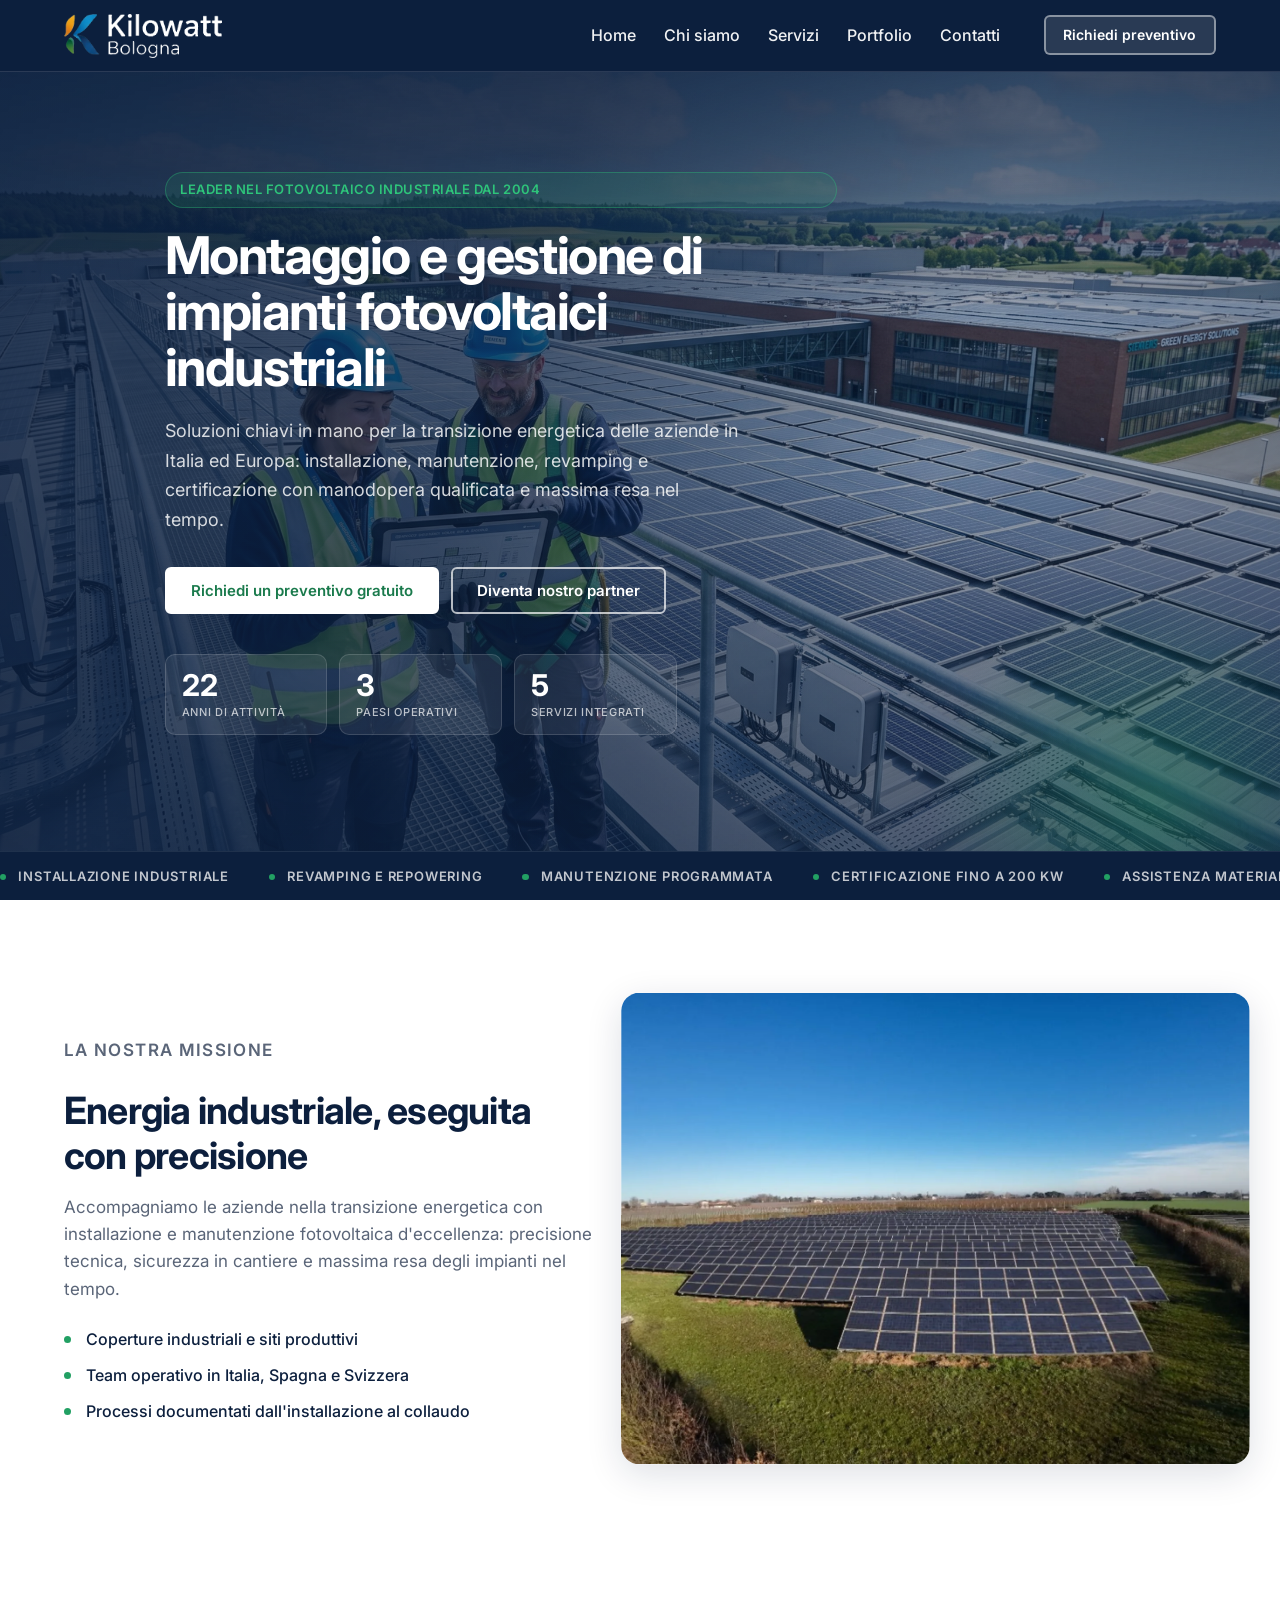
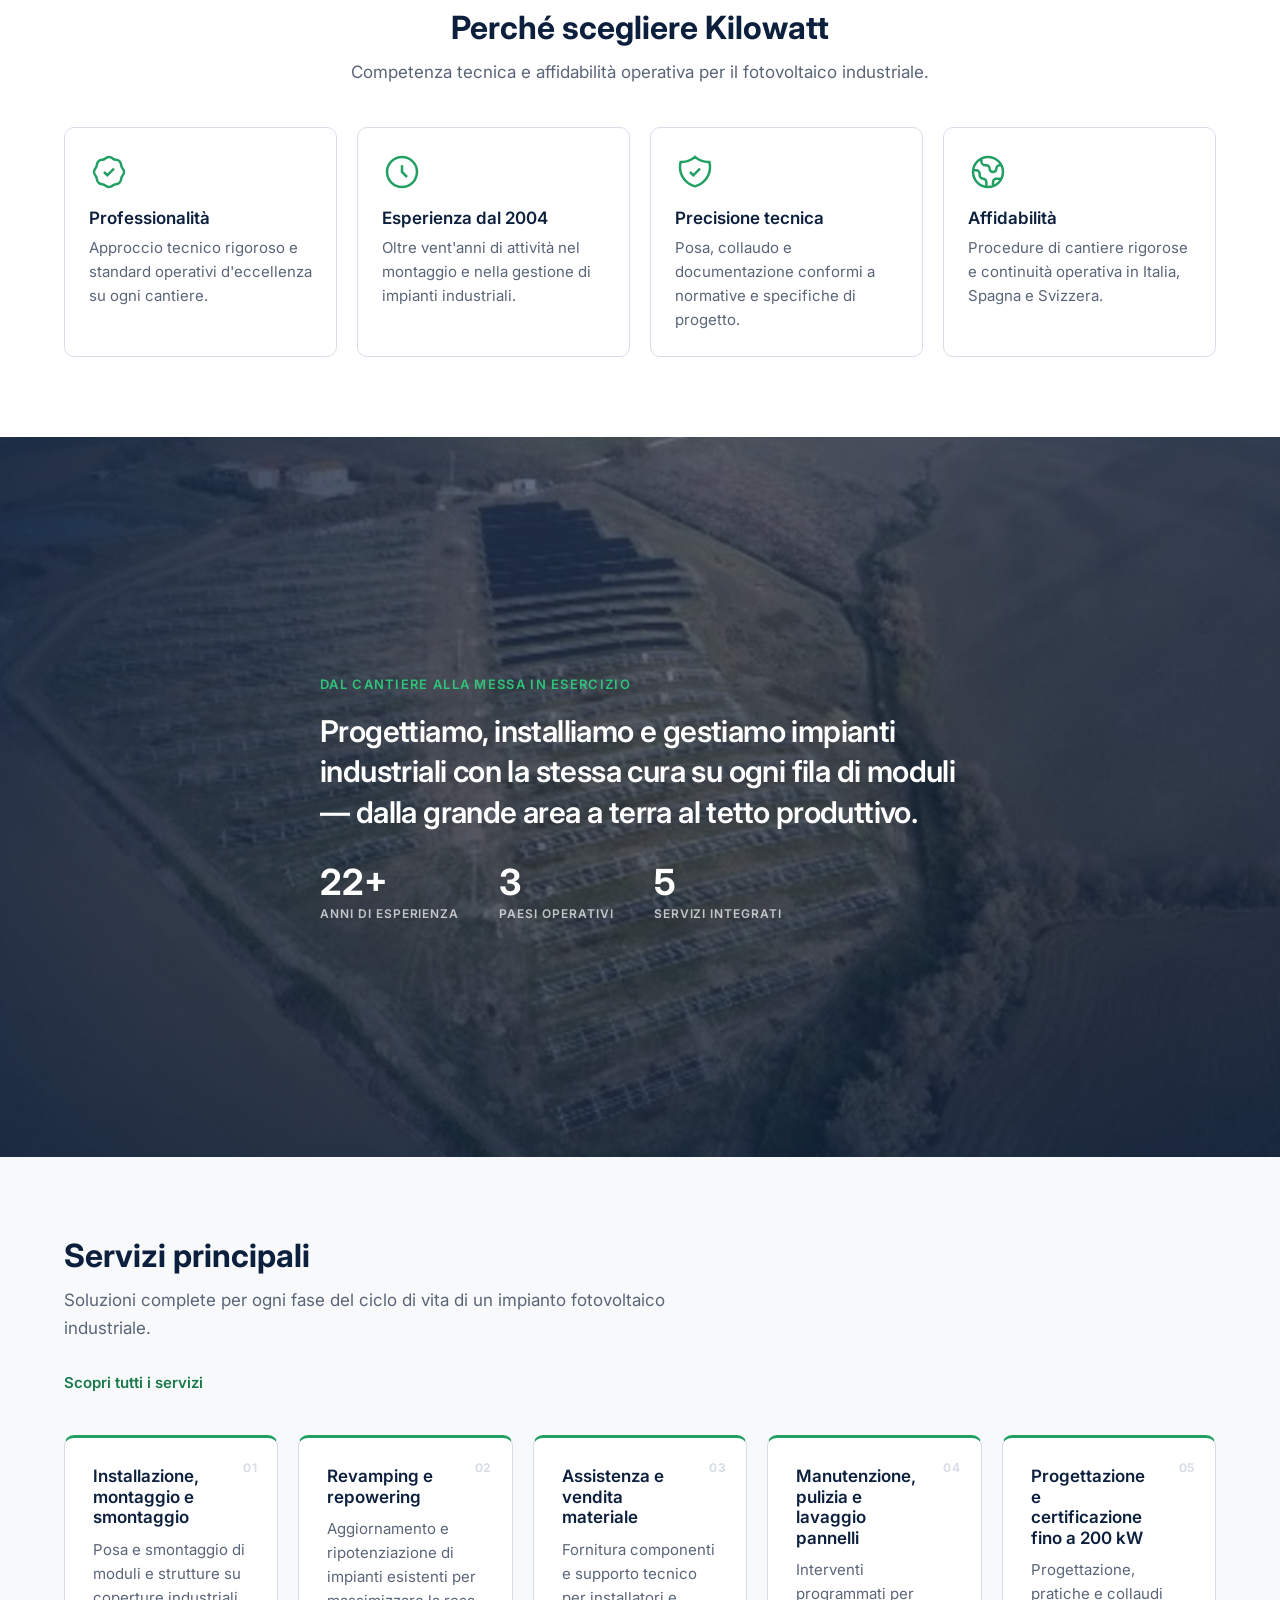
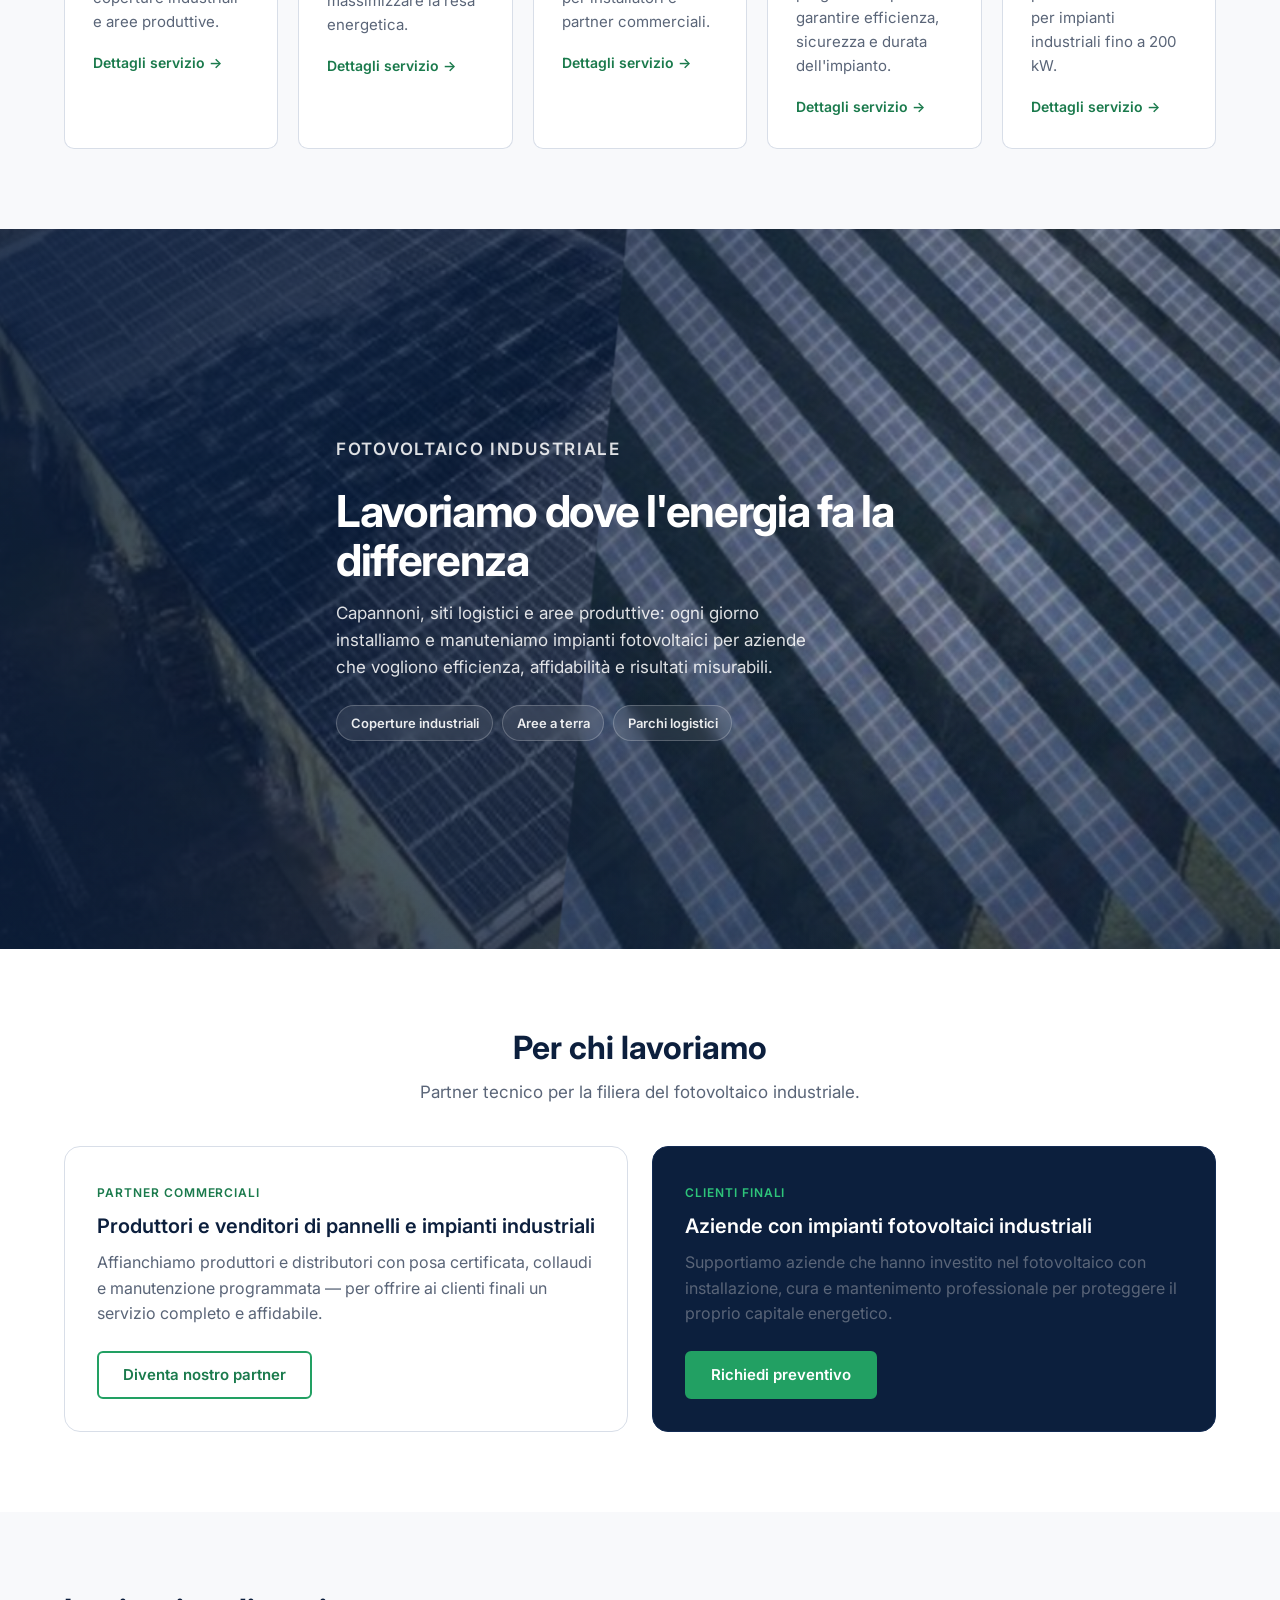
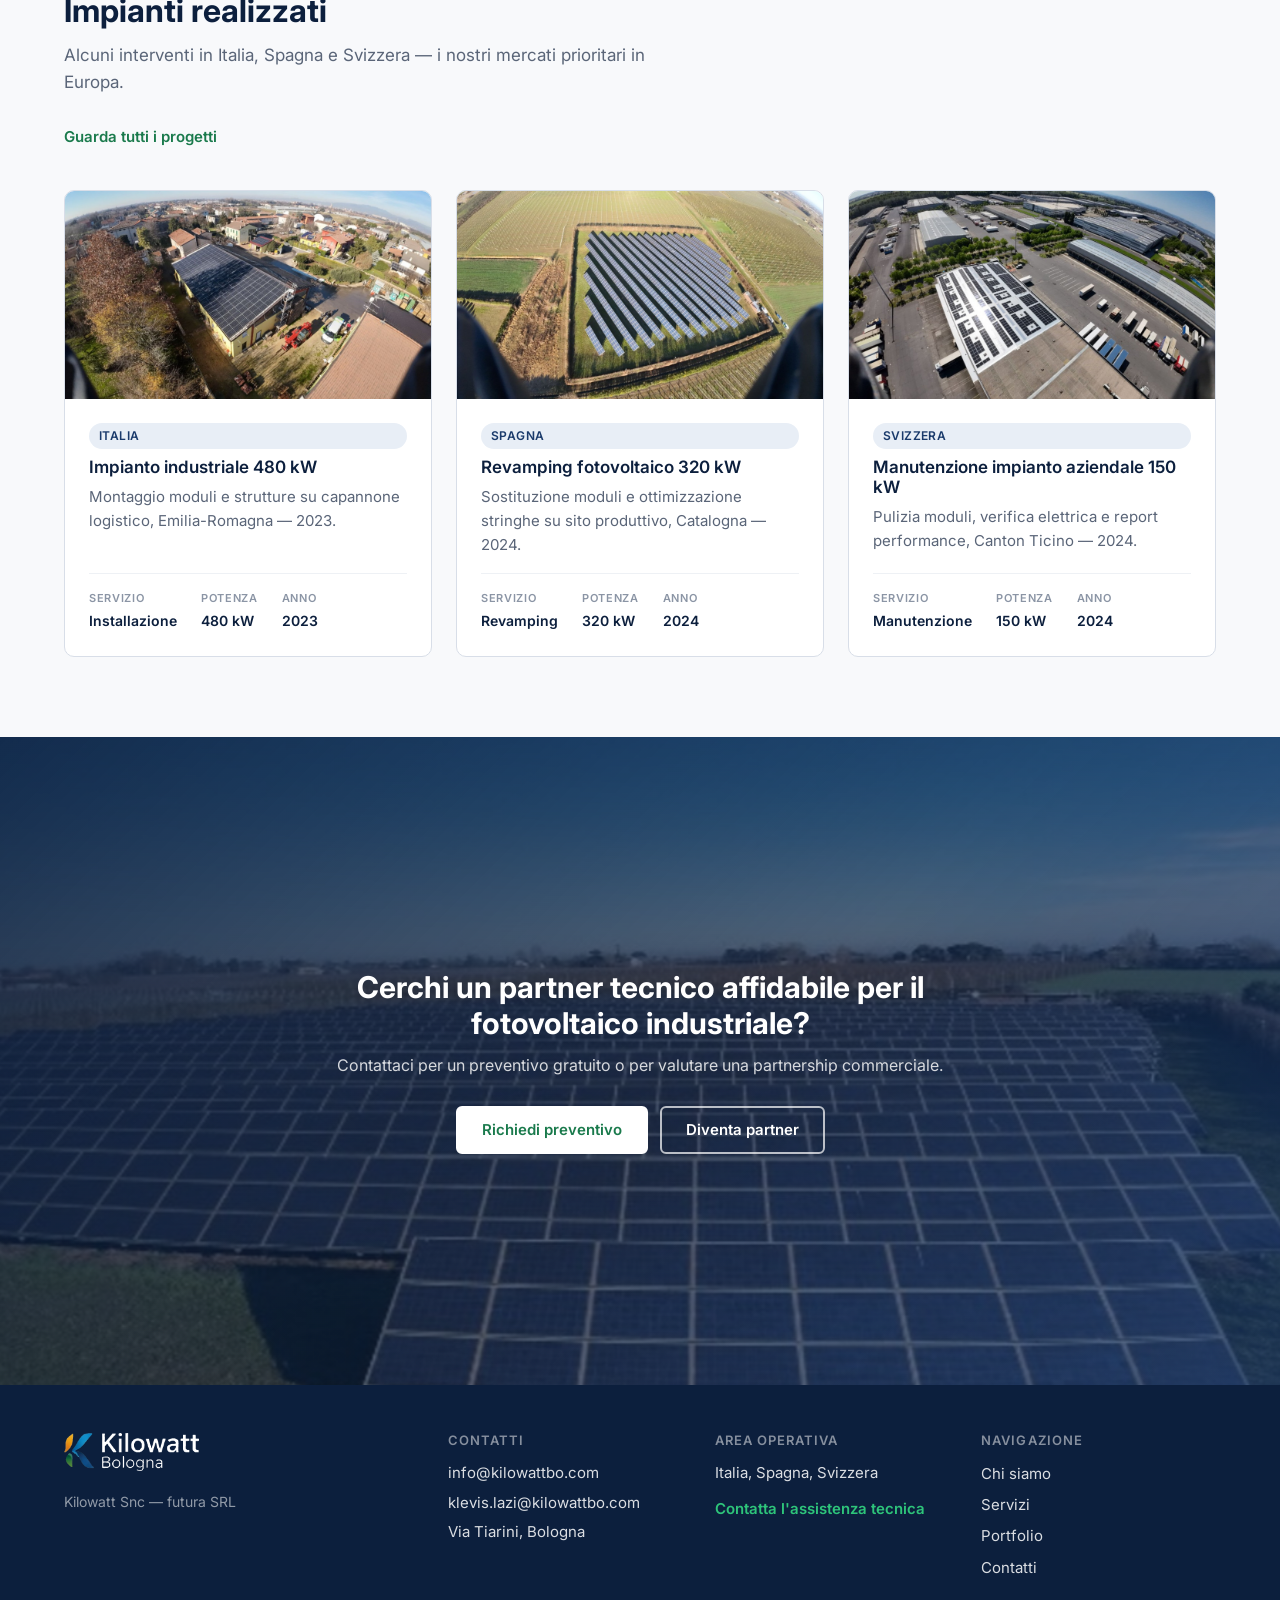
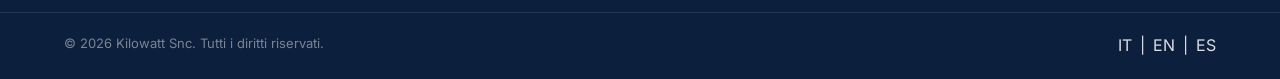
==== commit 1e9895f5: "Aggiornamento grafico" ====
--- a/html/index.html
+++ b/html/index.html
@@ -128,27 +128,23 @@
         </div>
       </div>
 
-      <a href="#mission-title" class="hero__scroll-hint" aria-label="Scorri verso il contenuto">
-        <span class="hero__scroll-hint-icon" aria-hidden="true"></span>
-      </a>
-    </section>
-
-    <div class="hero-ticker" aria-hidden="true">
-      <div class="hero-ticker__track">
-        <span>Installazione industriale</span>
-        <span>Revamping e repowering</span>
-        <span>Manutenzione programmata</span>
-        <span>Certificazione fino a 200 kW</span>
-        <span>Assistenza materiale B2B</span>
-        <span>Italia · Spagna · Svizzera</span>
-        <span>Installazione industriale</span>
-        <span>Revamping e repowering</span>
-        <span>Manutenzione programmata</span>
-        <span>Certificazione fino a 200 kW</span>
-        <span>Assistenza materiale B2B</span>
-        <span>Italia · Spagna · Svizzera</span>
-      </div>
-    </div>
+      <div class="hero-ticker" aria-hidden="true">
+        <div class="hero-ticker__track">
+          <span>Installazione industriale</span>
+          <span>Revamping e repowering</span>
+          <span>Manutenzione programmata</span>
+          <span>Certificazione fino a 200 kW</span>
+          <span>Assistenza materiale B2B</span>
+          <span>Italia · Spagna · Svizzera</span>
+          <span>Installazione industriale</span>
+          <span>Revamping e repowering</span>
+          <span>Manutenzione programmata</span>
+          <span>Certificazione fino a 200 kW</span>
+          <span>Assistenza materiale B2B</span>
+          <span>Italia · Spagna · Svizzera</span>
+        </div>
+      </div>
+    </section>
 
     <section class="mission-split section--reveal" aria-labelledby="mission-title">
       <div class="container mission-split__inner">
--- a/html/assets/css/style.css
+++ b/html/assets/css/style.css
@@ -57,6 +57,11 @@
   color: var(--color-text);
   background: var(--color-white);
   -webkit-font-smoothing: antialiased;
+  padding-top: var(--header-height);
+}
+
+.page-home {
+  padding-top: 0;
 }
 
 img,
@@ -227,17 +232,19 @@
    ========================================================================== */
 
 .site-header {
-  position: sticky;
+  position: fixed;
   top: 0;
+  left: 0;
+  right: 0;
   z-index: 100;
   height: var(--header-height);
-  background: var(--color-white);
-  border-bottom: 1px solid var(--color-gray-200);
+  background: var(--color-blue-900);
+  border-bottom: 1px solid rgba(255, 255, 255, 0.12);
   transition: box-shadow var(--transition);
 }
 
 .site-header.is-scrolled {
-  box-shadow: var(--shadow-sm);
+  box-shadow: 0 4px 18px rgba(12, 31, 61, 0.28);
 }
 
 .site-header__inner {
@@ -278,11 +285,11 @@
   }
 }
 
-.page-home .site-header:not(.is-scrolled) .site-logo__picture--dark {
+.site-logo__picture--dark {
   display: none;
 }
 
-.page-home .site-header:not(.is-scrolled) .site-logo__picture--light {
+.site-logo__picture--light {
   display: block;
 }
 
@@ -315,7 +322,7 @@
   width: 1.375rem;
   height: 2px;
   margin-inline: auto;
-  background: var(--color-blue-900);
+  background: var(--color-white);
   border-radius: 1px;
   transition: transform var(--transition), opacity var(--transition);
 }
@@ -359,18 +366,27 @@
 .main-nav__list a {
   display: block;
   padding: 0.6rem 0;
-  color: var(--color-blue-900);
+  color: rgba(255, 255, 255, 0.94);
   font-weight: 500;
   text-decoration: none;
 }
 
 .main-nav__list a:hover,
 .main-nav__list a:focus-visible {
-  color: var(--color-green-600);
+  color: var(--color-green-400);
 }
 
 .main-nav__cta {
   align-self: flex-start;
+  background: rgba(255, 255, 255, 0.12);
+  color: var(--color-white);
+  border-color: rgba(255, 255, 255, 0.45);
+}
+
+.main-nav__cta:hover {
+  background: var(--color-white);
+  color: var(--color-green-600);
+  border-color: var(--color-white);
 }
 
 /* ==========================================================================
@@ -380,11 +396,19 @@
 .hero--cinematic {
   position: relative;
   display: flex;
-  align-items: center;
-  justify-content: center;
+  flex-direction: column;
+  justify-content: stretch;
+  align-items: stretch;
+  height: 100vh;
+  height: 100svh;
+  height: 100dvh;
+  min-height: 100vh;
   min-height: 100svh;
-  min-height: 100vh;
-  padding: var(--header-height) 0;
+  min-height: 100dvh;
+  max-height: 100vh;
+  max-height: 100svh;
+  max-height: 100dvh;
+  padding: 0;
   overflow: hidden;
   color: var(--color-white);
   border-bottom: none;
@@ -474,9 +498,17 @@
 .hero--cinematic .hero__inner {
   position: relative;
   z-index: 1;
+  display: flex;
+  flex: 1 1 auto;
+  align-items: center;
+  justify-content: center;
   width: min(100% - clamp(3rem, 10vw, 10rem), var(--container-max));
   margin-inline: auto;
+  padding-top: var(--header-height);
+  padding-bottom: 1rem;
   padding-inline: clamp(0.5rem, 2vw, 1.5rem);
+  box-sizing: border-box;
+  min-height: 0;
 }
 
 .hero--cinematic .hero__content {
@@ -611,10 +643,12 @@
 .hero-ticker {
   position: relative;
   z-index: 2;
+  flex: 0 0 auto;
+  width: 100%;
+  margin-top: auto;
   overflow: hidden;
   background: var(--color-blue-900);
-  border-bottom: 1px solid rgba(255, 255, 255, 0.08);
-  mask-image: linear-gradient(90deg, transparent, #000 8%, #000 92%, transparent);
+  border-top: 1px solid rgba(255, 255, 255, 0.08);
 }
 
 .hero-ticker__track {
@@ -705,89 +739,82 @@
   }
 }
 
-/* Home: header scuro semitrasparente sopra la hero */
-.page-home .site-header {
-  background: rgba(12, 31, 61, 0.78);
-  backdrop-filter: blur(12px);
-  -webkit-backdrop-filter: blur(12px);
-  border-bottom-color: rgba(255, 255, 255, 0.12);
-  transition: background var(--transition), border-color var(--transition), box-shadow var(--transition);
-}
-
-.page-home .site-header.is-scrolled {
-  background: var(--color-white);
+/* Header blu fisso su tutte le pagine */
+.page-home .site-header,
+.site-header {
+  background: var(--color-blue-900);
   backdrop-filter: none;
   -webkit-backdrop-filter: none;
-  border-bottom-color: var(--color-gray-200);
-}
-
-.page-home .site-header:not(.is-scrolled) .main-nav__list a {
-  color: rgba(255, 255, 255, 0.94);
-}
-
-.page-home .site-header:not(.is-scrolled) .main-nav__list a:hover,
-.page-home .site-header:not(.is-scrolled) .main-nav__list a:focus-visible {
-  color: var(--color-green-400);
-}
-
-.page-home .site-header:not(.is-scrolled) .nav-toggle__bar {
-  background: var(--color-white);
-}
-
-.page-home .site-header:not(.is-scrolled) .main-nav__cta {
-  background: rgba(255, 255, 255, 0.12);
-  color: var(--color-white);
-  border-color: rgba(255, 255, 255, 0.45);
-}
-
-.page-home .site-header:not(.is-scrolled) .main-nav__cta:hover {
-  background: var(--color-white);
-  color: var(--color-green-600);
-  border-color: var(--color-white);
-}
-
-/* Mobile: menu a tendina sempre con testi scuri */
+  border-bottom-color: rgba(255, 255, 255, 0.12);
+}
+
+.page-home .site-header.is-scrolled,
+.site-header.is-scrolled {
+  background: var(--color-blue-900);
+  backdrop-filter: none;
+  -webkit-backdrop-filter: none;
+  border-bottom-color: rgba(255, 255, 255, 0.12);
+  box-shadow: 0 4px 18px rgba(12, 31, 61, 0.28);
+}
+
+/* Mobile: menu a tendina con pannello chiaro e testi scuri */
 @media (max-width: 767px) {
-  .page-home .main-nav.is-open .main-nav__list a {
+  .main-nav {
+    background: var(--color-white);
+  }
+
+  .main-nav.is-open .main-nav__list a {
     color: var(--color-blue-900);
   }
 
-  .page-home .main-nav.is-open .main-nav__list a:hover,
-  .page-home .main-nav.is-open .main-nav__list a:focus-visible {
+  .main-nav.is-open .main-nav__list a:hover,
+  .main-nav.is-open .main-nav__list a:focus-visible {
     color: var(--color-green-600);
   }
 
-  .page-home .main-nav.is-open .main-nav__cta {
+  .main-nav.is-open .main-nav__cta {
     background: var(--color-green-500);
     color: var(--color-white);
     border-color: var(--color-green-500);
   }
 
-  .page-home .main-nav.is-open .main-nav__cta:hover {
+  .main-nav.is-open .main-nav__cta:hover {
     background: var(--color-green-600);
     border-color: var(--color-green-600);
     color: var(--color-white);
   }
 
-  .page-home .site-header:not(.is-scrolled) .nav-toggle[aria-expanded="true"] .nav-toggle__bar {
+  .nav-toggle[aria-expanded="true"] .nav-toggle__bar {
     background: var(--color-white);
   }
 }
 
 @media (max-width: 767px) {
   .hero--cinematic {
-    padding: var(--header-height) 0;
+    height: 100vh;
+    height: 100svh;
+    height: 100dvh;
+    min-height: 100vh;
+    min-height: 100svh;
+    min-height: 100dvh;
+    max-height: 100vh;
+    max-height: 100svh;
+    max-height: 100dvh;
+    padding: 0;
+  }
+
+  .hero--cinematic .hero__inner {
+    width: min(100% - 2rem, var(--container-max));
+    padding-top: var(--header-height);
+    padding-bottom: 1rem;
+    padding-inline: 1rem;
     align-items: center;
     justify-content: center;
   }
 
-  .hero--cinematic .hero__inner {
-    width: min(100% - 2rem, var(--container-max));
-    padding-inline: 1rem;
-  }
-
   .hero--cinematic .hero__content {
     max-width: 34rem;
+    width: 100%;
     margin-inline: auto;
     text-align: center;
   }
@@ -798,6 +825,10 @@
 
   .hero--cinematic .hero__actions {
     justify-content: center;
+  }
+
+  .hero--cinematic .hero__scroll-hint {
+    display: none;
   }
 
   .hero__metrics {
@@ -820,22 +851,31 @@
 @media (max-width: 767px) and (orientation: landscape),
 (orientation: landscape) and (max-height: 820px) {
   .hero--cinematic {
+    height: 100vh;
+    height: 100svh;
+    height: 100dvh;
+    min-height: 100vh;
     min-height: 100svh;
-    min-height: 100vh;
+    min-height: 100dvh;
+    max-height: 100vh;
+    max-height: 100svh;
+    max-height: 100dvh;
+    padding: 0;
+  }
+
+  .hero--cinematic .hero__inner {
+    width: min(100% - 2.5rem, 58rem);
+    padding-top: var(--header-height);
+    padding-bottom: 0.5rem;
+    padding-inline: 0.75rem;
     align-items: center;
     justify-content: center;
-    padding: var(--header-height) 0;
-  }
-
-  .hero--cinematic .hero__inner {
-    width: min(100% - 2.5rem, 58rem);
-    padding-inline: 0.75rem;
   }
 
   .hero--cinematic .hero__content {
     display: grid;
     grid-template-columns: minmax(0, 1.4fr) minmax(0, 1fr);
-    gap: 0.75rem 2rem;
+    gap: 0.5rem 1.5rem;
     align-items: center;
     max-width: none;
     width: 100%;
@@ -847,19 +887,20 @@
     grid-column: 1;
     grid-row: 1;
     justify-self: start;
+    margin-bottom: 0.5rem;
   }
 
   .hero--cinematic h1 {
     grid-column: 1;
     grid-row: 2;
-    font-size: clamp(1.35rem, 3.2vw, 2rem);
-    margin-bottom: 0.5rem;
+    font-size: clamp(1.15rem, 2.8vw, 1.6rem);
+    margin-bottom: 0.35rem;
   }
 
   .hero--cinematic .hero__subtitle {
     grid-column: 1;
     grid-row: 3;
-    font-size: clamp(0.875rem, 2vw, 1rem);
+    font-size: clamp(0.75rem, 1.6vw, 0.9rem);
     margin-bottom: 0;
     max-width: none;
   }
@@ -871,10 +912,13 @@
     align-items: stretch;
     justify-content: center;
     margin-bottom: 0;
+    gap: 0.5rem;
   }
 
   .hero--cinematic .hero__actions .btn {
     white-space: normal;
+    padding: 0.55rem 0.85rem;
+    font-size: 0.8125rem;
   }
 
   .hero__metrics {
@@ -882,13 +926,17 @@
     grid-row: 4;
     max-width: none;
     width: 100%;
-    margin-top: 0.25rem;
+    margin-top: 0;
     grid-template-columns: repeat(3, minmax(0, 1fr));
-    gap: 0.65rem;
+    gap: 0.5rem;
   }
 
   .hero__metric {
-    padding: 0.65rem 0.75rem;
+    padding: 0.45rem 0.55rem;
+  }
+
+  .hero-ticker__track {
+    padding: 0.55rem 0;
   }
 
   .hero__scroll-hint {
@@ -897,8 +945,8 @@
 }
 
 @media (max-width: 380px) {
-  .hero--cinematic {
-    padding: var(--header-height) 0;
+  .hero--cinematic .hero__inner {
+    padding-top: var(--header-height);
   }
 
   .hero__metrics {
@@ -1459,6 +1507,7 @@
 
   .hero--cinematic .hero__inner {
     width: min(100% - clamp(4rem, 12vw, 12rem), var(--container-max));
+    justify-content: flex-start;
   }
 
   .hero--cinematic .hero__metrics {
@@ -1481,13 +1530,23 @@
 
 @media (min-width: 768px) and (orientation: landscape) and (max-height: 820px) {
   .hero--cinematic {
+    height: 100vh;
+    height: 100svh;
+    height: 100dvh;
+    min-height: 100vh;
+    min-height: 100svh;
+    min-height: 100dvh;
+    max-height: 100vh;
+    max-height: 100svh;
+    max-height: 100dvh;
+    padding: 0;
+  }
+
+  .hero--cinematic .hero__inner {
+    width: min(100% - 3rem, 58rem);
+    padding-top: var(--header-height);
     align-items: center;
     justify-content: center;
-    padding: var(--header-height) 0;
-  }
-
-  .hero--cinematic .hero__inner {
-    width: min(100% - 3rem, 58rem);
   }
 
   .hero--cinematic .hero__content {
@@ -2190,6 +2249,23 @@
   letter-spacing: -0.02em;
 }
 
+.parallax-band__heading {
+  margin: 0 0 1rem;
+  font-size: clamp(1.75rem, 3.5vw, 2.5rem);
+  font-weight: 700;
+  letter-spacing: -0.02em;
+  color: var(--color-white);
+  line-height: 1.15;
+}
+
+.parallax-band__text {
+  margin: 0;
+  max-width: 38rem;
+  font-size: clamp(1rem, 2vw, 1.125rem);
+  line-height: 1.65;
+  color: rgba(255, 255, 255, 0.88);
+}
+
 .parallax-band__stats {
   display: flex;
   flex-wrap: wrap;
